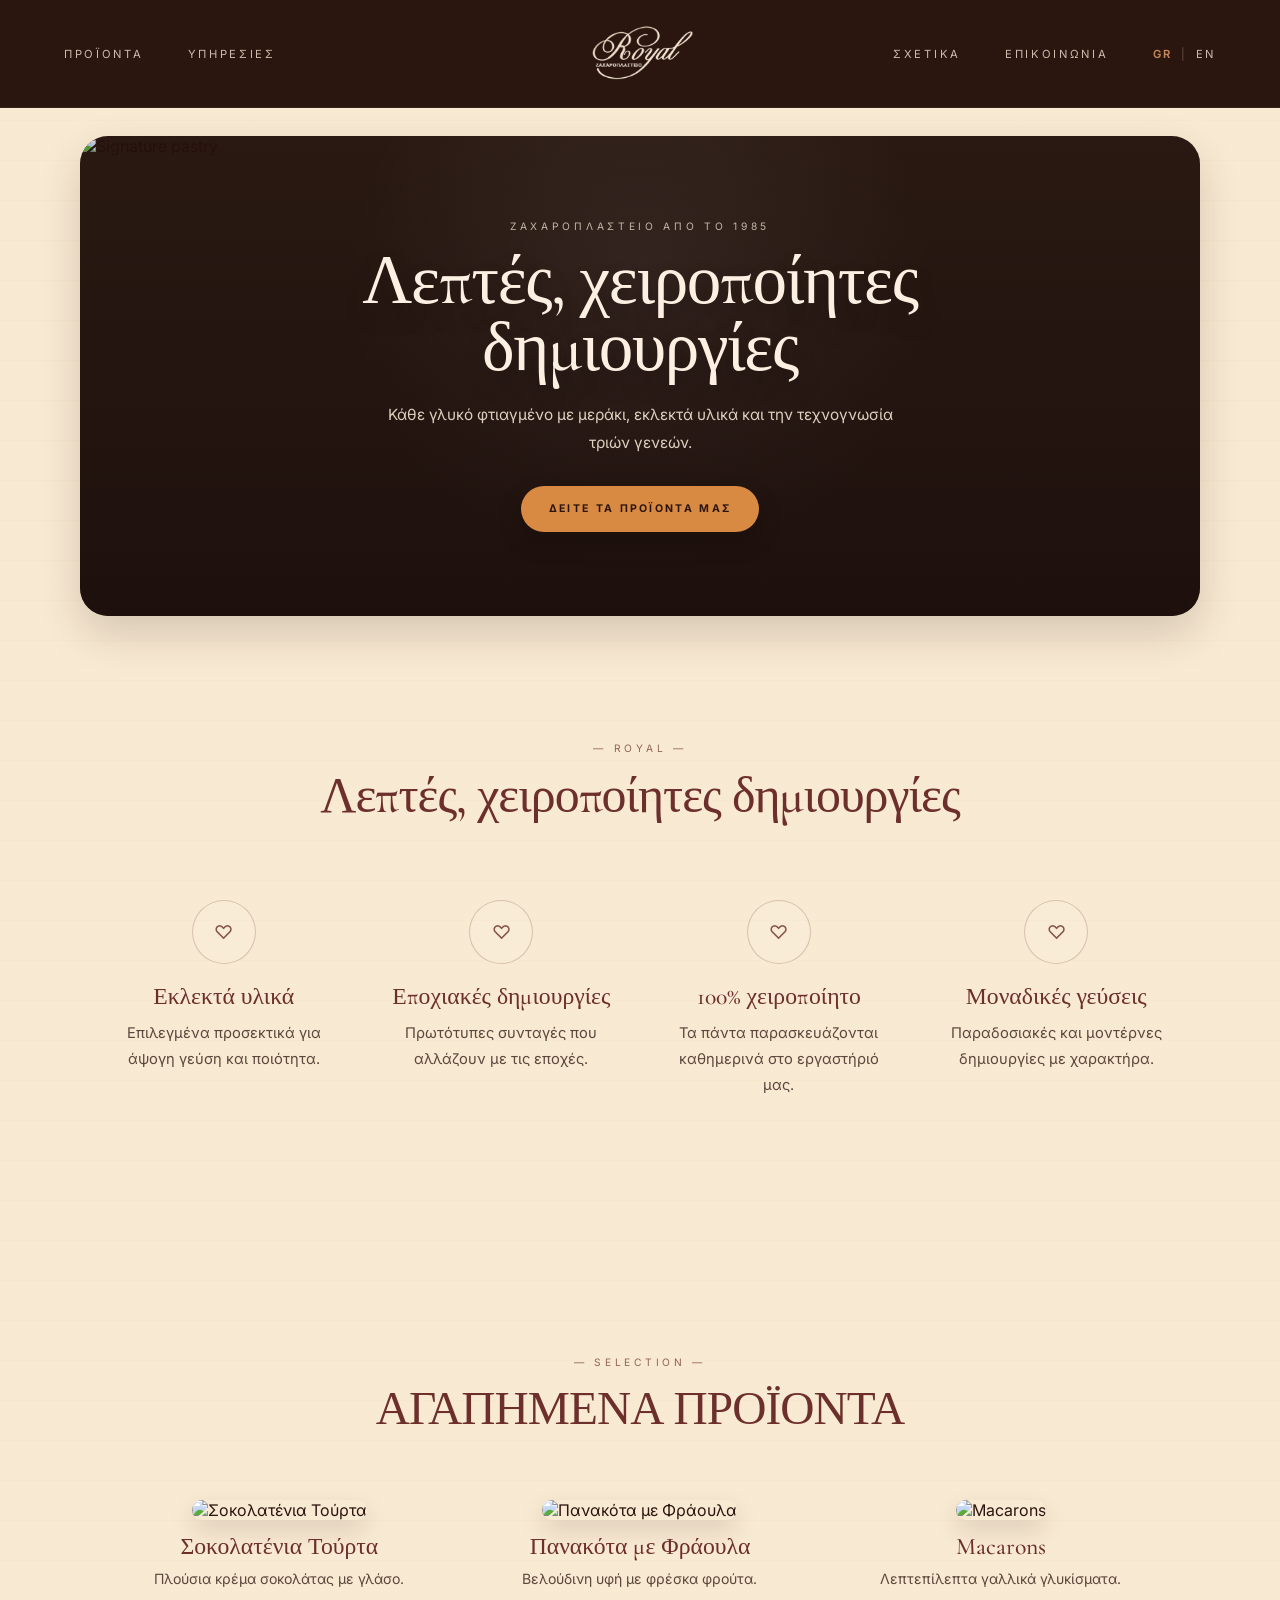
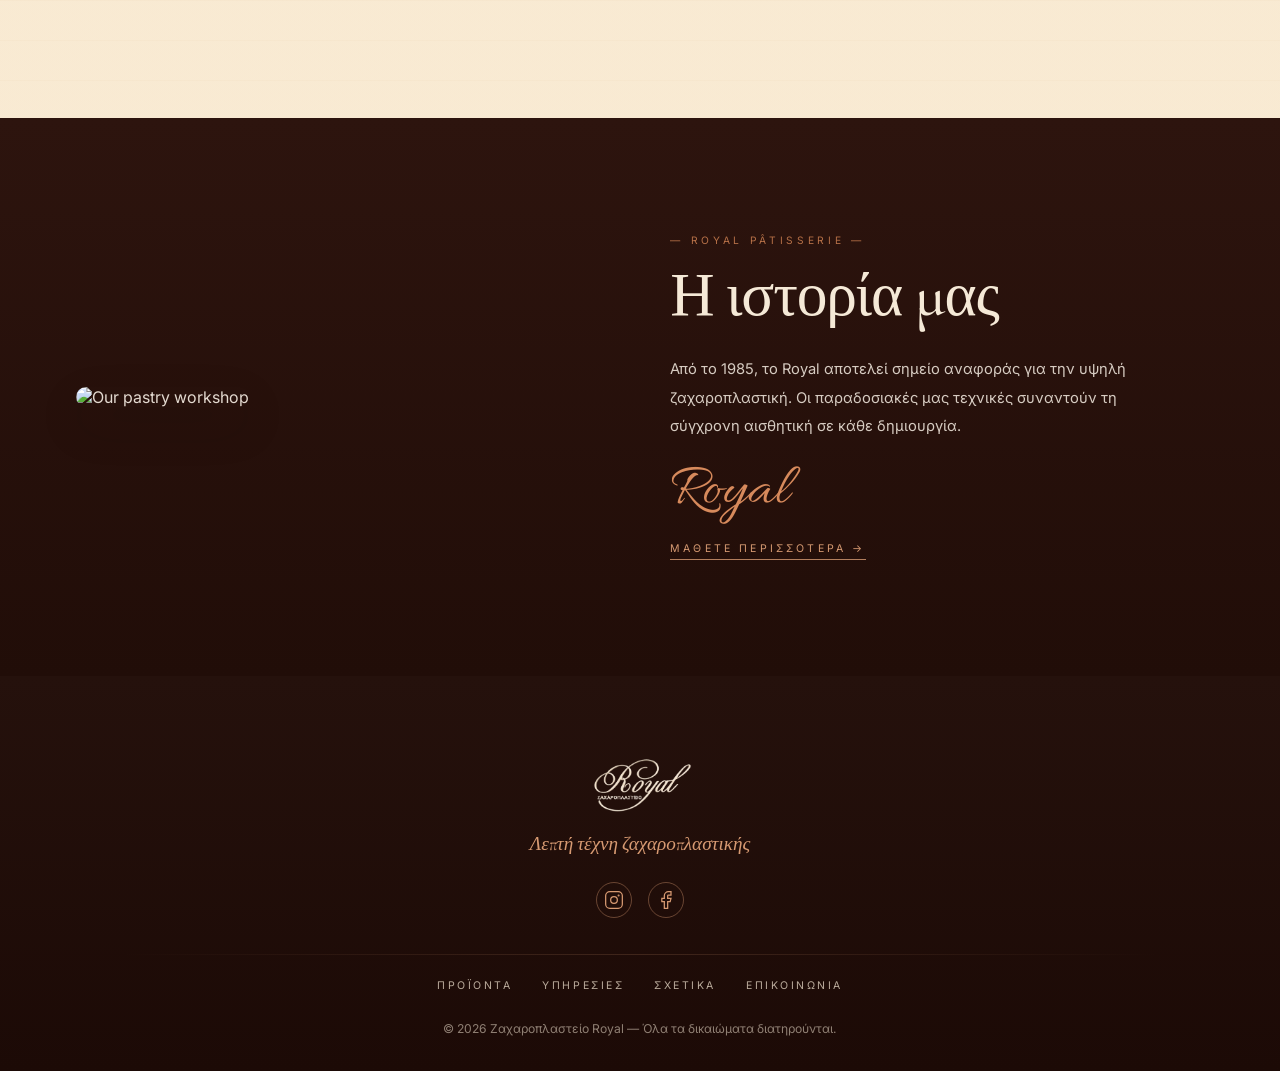
==== index.html @ c9c302a6 "update homepage design" ====
<!DOCTYPE html>
<html lang="el">
<head>
    <meta charset="UTF-8">
    <meta name="viewport" content="width=device-width, initial-scale=1.0">
    <title>Ζαχαροπλαστείο Royal — Fine artisanal pastries</title>
    <link rel="stylesheet" href="style.css">
    <link rel="icon" type="image/png" href="images/favicon_white.png">
    <link rel="preconnect" href="https://fonts.googleapis.com">
    <link rel="preconnect" href="https://fonts.gstatic.com" crossorigin>
    <link href="https://fonts.googleapis.com/css2?family=Allura&family=Cormorant+Garamond:wght@400;500;600&family=Inter:wght@300;400;500;600&display=swap" rel="stylesheet">
</head>
<body>
    <header class="navbar" id="top">
        <div class="nav-left">
            <a href="#products">ΠΡΟΪΟΝΤΑ</a>
            <a href="#services">ΥΠΗΡΕΣΙΕΣ</a>
        </div>
        <div class="nav-logo">
            <a href="#top" aria-label="Royal home">
                <img src="images/logo_cream_trans.png" alt="Royal Logo" height="86" width="150">
            </a>
        </div>
        <div class="nav-right">
            <a href="#about">ΣΧΕΤΙΚΑ</a>
            <a href="#contact">ΕΠΙΚΟΙΝΩΝΙΑ</a>
            <div class="nav-lang" aria-label="Language selector">
                <span class="lang-active">GR</span>
                <span class="lang-divider">|</span>
                <span>EN</span>
            </div>
        </div>
    </header>

    <main>
        <section class="hero">
            <div class="hero-frame">
                <img src="https://images.unsplash.com/photo-1565958011703-44f9829ba187?auto=format&fit=crop&w=1800&q=80" alt="Signature pastry" class="hero-img">
                <div class="hero-overlay"></div>
                <div class="hero-text">
                    <p class="hero-eyebrow">Ζαχαροπλαστείο από το 1985</p>
                    <h1 class="hero-h1">Λεπτές, χειροποίητες δημιουργίες</h1>
                    <p class="hero-sub">Κάθε γλυκό φτιαγμένο με μεράκι, εκλεκτά υλικά και την τεχνογνωσία τριών γενεών.</p>
                    <a href="#products" class="hero-cta">ΔΕΙΤΕ ΤΑ ΠΡΟΪΟΝΤΑ ΜΑΣ</a>
                </div>
            </div>
        </section>

        <section class="features">
            <div class="features-header">
                <p class="features-eyebrow">— ROYAL —</p>
                <h2 class="features-title">Λεπτές, χειροποίητες δημιουργίες</h2>
            </div>
            <div class="features-container">
                <div class="feature-item">
                    <div class="feature-icon">♡</div>
                    <h3 class="feature-title">Εκλεκτά υλικά</h3>
                    <p class="feature-text">Επιλεγμένα προσεκτικά για άψογη γεύση και ποιότητα.</p>
                </div>
                <div class="feature-item">
                    <div class="feature-icon">♡</div>
                    <h3 class="feature-title">Εποχιακές δημιουργίες</h3>
                    <p class="feature-text">Πρωτότυπες συνταγές που αλλάζουν με τις εποχές.</p>
                </div>
                <div class="feature-item">
                    <div class="feature-icon">♡</div>
                    <h3 class="feature-title">100% χειροποίητο</h3>
                    <p class="feature-text">Τα πάντα παρασκευάζονται καθημερινά στο εργαστήριό μας.</p>
                </div>
                <div class="feature-item">
                    <div class="feature-icon">♡</div>
                    <h3 class="feature-title">Μοναδικές γεύσεις</h3>
                    <p class="feature-text">Παραδοσιακές και μοντέρνες δημιουργίες με χαρακτήρα.</p>
                </div>
            </div>
        </section>

        <section class="products" id="products">
            <div class="products-header">
                <p class="products-eyebrow">— SELECTION —</p>
                <h2 class="products-title">ΑΓΑΠΗΜΕΝΑ ΠΡΟΪΟΝΤΑ</h2>
            </div>
            <div class="products-grid">
                <div class="product-card">
                    <img src="https://images.unsplash.com/photo-1571115177098-24ec42ed204d?auto=format&fit=crop&w=1200&q=80" alt="Σοκολατένια Τούρτα" class="product-img">
                    <h3 class="product-name">Σοκολατένια Τούρτα</h3>
                    <p class="product-desc">Πλούσια κρέμα σοκολάτας με γλάσο.</p>
                </div>
                <div class="product-card">
                    <img src="https://images.unsplash.com/photo-1488477181946-6428a0291777?auto=format&fit=crop&w=1200&q=80" alt="Πανακότα με Φράουλα" class="product-img">
                    <h3 class="product-name">Πανακότα με Φράουλα</h3>
                    <p class="product-desc">Βελούδινη υφή με φρέσκα φρούτα.</p>
                </div>
                <div class="product-card">
                    <img src="https://images.unsplash.com/photo-1558326567-98ae2405596b?auto=format&fit=crop&w=1200&q=80" alt="Macarons" class="product-img">
                    <h3 class="product-name">Macarons</h3>
                    <p class="product-desc">Λεπτεπίλεπτα γαλλικά γλυκίσματα.</p>
                </div>
            </div>
        </section>

        <section class="story" id="about">
            <div class="story-image">
                <img src="https://images.unsplash.com/photo-1486427944299-d1955d23e34d?auto=format&fit=crop&w=1400&q=80" alt="Our pastry workshop">
            </div>
            <div class="story-text">
                <p class="story-eyebrow">— ROYAL PÂTISSERIE —</p>
                <h2 class="story-title">Η ιστορία μας</h2>
                <p class="story-body">Από το 1985, το Royal αποτελεί σημείο αναφοράς για την υψηλή ζαχαροπλαστική. Οι παραδοσιακές μας τεχνικές συναντούν τη σύγχρονη αισθητική σε κάθε δημιουργία.</p>
                <p class="story-signature">Royal</p>
                <a href="#about" class="story-cta">ΜΑΘΕΤΕ ΠΕΡΙΣΣΟΤΕΡΑ →</a>
            </div>
        </section>
    </main>

    <footer class="footer" id="contact">
        <div class="footer-top">
            <div class="footer-logo">
                <img src="images/logo_cream_trans.png" alt="Royal Logo" height="60">
                <p class="footer-tagline">Λεπτή τέχνη ζαχαροπλαστικής</p>
            </div>
            <div class="footer-social">
                <a href="#" class="social-link" aria-label="Instagram">
                    <svg width="20" height="20" viewBox="0 0 24 24" fill="none" stroke="currentColor" stroke-width="1.5">
                        <rect x="2" y="2" width="20" height="20" rx="5"/>
                        <circle cx="12" cy="12" r="4"/>
                        <circle cx="17.5" cy="6.5" r="0.5" fill="currentColor"/>
                    </svg>
                </a>
                <a href="#" class="social-link" aria-label="Facebook">
                    <svg width="20" height="20" viewBox="0 0 24 24" fill="none" stroke="currentColor" stroke-width="1.5">
                        <path d="M18 2h-3a5 5 0 0 0-5 5v3H7v4h3v8h4v-8h3l1-4h-4V7a1 1 0 0 1 1-1h3z"/>
                    </svg>
                </a>
            </div>
        </div>
        <div class="footer-divider"></div>
        <nav class="footer-nav">
            <a href="#products">ΠΡΟΪΟΝΤΑ</a>
            <a href="#services">ΥΠΗΡΕΣΙΕΣ</a>
            <a href="#about">ΣΧΕΤΙΚΑ</a>
            <a href="#contact">ΕΠΙΚΟΙΝΩΝΙΑ</a>
        </nav>
        <p class="footer-copy">© 2026 Ζαχαροπλαστείο Royal — Όλα τα δικαιώματα διατηρούνται.</p>
    </footer>
</body>
</html>
---- style.css ----
* {
    margin: 0;
    padding: 0;
    box-sizing: border-box;
}

:root {
    --cream: #f2dfc3;
    --cream-soft: #f7e9d3;
    --gold: #c58a58;
    --burgundy: #6c2f2b;
    --chocolate: #2d140e;
    --chocolate-deep: #210d08;
    --orange-warm: #d98a42;
    --ivory: #fbf3e6;
    --shadow: 0 18px 44px rgba(28, 12, 8, 0.16);
}

html {
    scroll-behavior: smooth;
}

body {
    background:
        linear-gradient(rgba(255, 244, 224, 0.46), rgba(255, 244, 224, 0.46)),
        repeating-linear-gradient(
            180deg,
            rgba(228, 198, 155, 0.12) 0,
            rgba(228, 198, 155, 0.12) 1px,
            rgba(255, 246, 230, 0.10) 1px,
            rgba(255, 246, 230, 0.10) 40px
        ),
        var(--cream);
    color: var(--chocolate);
    font-family: 'Inter', sans-serif;
    overflow-x: hidden;
    -webkit-font-smoothing: antialiased;
    text-rendering: optimizeLegibility;
}

a {
    color: inherit;
}

.navbar {
    position: sticky;
    top: 0;
    z-index: 40;
    display: grid;
    grid-template-columns: 1fr auto 1fr;
    align-items: center;
    min-height: 108px;
    padding: 16px 64px;
    background: rgba(38, 18, 12, 0.98);
    border-bottom: 1px solid rgba(227, 184, 134, 0.08);
    box-shadow: 0 1px 0 rgba(255, 255, 255, 0.035);
}

.nav-left,
.nav-right {
    display: flex;
    align-items: center;
    gap: 44px;
}

.nav-right {
    justify-content: flex-end;
}

.navbar a,
.nav-lang {
    color: rgba(245, 230, 210, 0.8);
    text-decoration: none;
    font-size: 0.7rem;
    letter-spacing: 0.24em;
    text-transform: uppercase;
}

.navbar a:hover {
    color: var(--gold);
}

.nav-logo {
    display: flex;
    justify-content: center;
}

.nav-logo img {
    display: block;
    width: auto;
    height: 74px;
    object-fit: contain;
}

.nav-lang {
    display: inline-flex;
    align-items: center;
    gap: 8px;
}

.lang-active {
    color: var(--gold);
    font-weight: 600;
}

.lang-divider {
    opacity: 0.35;
}

main {
    display: block;
}

.hero {
    padding: 28px 24px 0;
}

.hero-frame {
    position: relative;
    max-width: 1120px;
    margin: 0 auto;
    aspect-ratio: 21 / 9;
    border-radius: 28px;
    overflow: hidden;
    box-shadow: var(--shadow);
    background: #2d1b14;
}

.hero-img {
    width: 100%;
    height: 100%;
    object-fit: cover;
    object-position: center center;
    filter: saturate(0.95) contrast(1.04);
}

.hero-overlay {
    position: absolute;
    inset: 0;
    background:
    linear-gradient(180deg, rgba(20, 10, 8, 0.12), rgba(20, 10, 8, 0.62)),
        radial-gradient(circle at 50% 30%, rgba(255, 255, 255, 0.08), transparent 45%);
}

.hero-text {
    position: absolute;
    inset: 0;
    display: flex;
    flex-direction: column;
    align-items: center;
    justify-content: center;
    padding: 24px;
    text-align: center;
    max-width: 760px;
    margin: 0 auto;
}

.hero-eyebrow,
.features-eyebrow,
.products-eyebrow,
.story-eyebrow {
    font-size: 0.64rem;
    letter-spacing: 0.36em;
    text-transform: uppercase;
}

.hero-eyebrow {
    color: rgba(247, 233, 214, 0.75);
    margin-bottom: 16px;
}

.hero-h1 {
    font-family: 'Cormorant Garamond', serif;
    font-size: clamp(2.9rem, 5.4vw, 5rem);
    font-weight: 500;
    line-height: 0.96;
    letter-spacing: -0.02em;
    color: #fbf0e1;
    text-shadow: 0 12px 24px rgba(0, 0, 0, 0.22);
}

.hero-sub {
    margin-top: 20px;
    max-width: 520px;
    color: rgba(247, 233, 214, 0.88);
    font-size: 0.96rem;
    line-height: 1.85;
}

.hero-cta {
    margin-top: 28px;
    display: inline-flex;
    align-items: center;
    justify-content: center;
    min-height: 46px;
    padding: 0 28px;
    border-radius: 999px;
    background: var(--orange-warm);
    color: #2b140d;
    text-decoration: none;
    font-size: 0.66rem;
    letter-spacing: 0.22em;
    font-weight: 700;
    text-transform: uppercase;
    box-shadow: 0 10px 24px rgba(0, 0, 0, 0.18);
}

.hero-cta:hover {
    background: #e5a15c;
}

.features,
.products {
    padding: 126px 24px;
}

.features-header,
.products-header {
    text-align: center;
    margin-bottom: 62px;
}

.features-eyebrow,
.products-eyebrow {
    color: rgba(106, 47, 42, 0.72);
    margin-bottom: 12px;
}

.features-title,
.products-title,
.story-title {
    font-family: 'Cormorant Garamond', serif;
    font-weight: 500;
    letter-spacing: -0.02em;
    color: var(--burgundy);
}

.features-title {
    font-size: clamp(2.05rem, 3.9vw, 3.25rem);
}

.features-container {
    display: grid;
    grid-template-columns: repeat(4, minmax(0, 1fr));
    gap: 30px;
    max-width: 1080px;
    margin: 0 auto;
}

.feature-item {
    text-align: center;
    padding: 12px 10px 6px;
}

.feature-icon {
    width: 64px;
    height: 64px;
    border-radius: 50%;
    border: 1px solid rgba(106, 47, 42, 0.23);
    display: grid;
    place-items: center;
    margin: 0 auto 18px;
    color: rgba(106, 47, 42, 0.82);
    font-size: 1.18rem;
    background: rgba(251, 243, 230, 0.14);
}

.feature-title,
.product-name {
    font-family: 'Cormorant Garamond', serif;
    font-weight: 500;
    color: var(--burgundy);
}

.feature-title {
    font-size: 1.48rem;
    margin-bottom: 10px;
}

.feature-text,
.product-desc,
.story-body,
.footer-copy {
    color: rgba(45, 20, 14, 0.76);
    line-height: 1.75;
    font-size: 0.92rem;
}

.products-title {
    font-size: clamp(2.05rem, 3.7vw, 3.2rem);
    text-transform: uppercase;
}

.products-grid {
    display: grid;
    grid-template-columns: repeat(3, minmax(0, 1fr));
    gap: 22px;
    max-width: 1060px;
    margin: 0 auto;
}

.product-card {
    text-align: center;
}

.product-img {
    width: 100%;
    aspect-ratio: 0.56;
    object-fit: cover;
    border-radius: 12px;
    box-shadow: 0 10px 24px rgba(39, 18, 11, 0.14);
    margin-bottom: 12px;
}

.product-name {
    font-size: 1.48rem;
    margin-bottom: 6px;
}

.product-desc {
    font-size: 0.88rem;
}

.story {
    display: grid;
    grid-template-columns: minmax(0, 0.98fr) minmax(320px, 1fr);
    align-items: center;
    gap: 72px;
    padding: 116px 24px;
    background: linear-gradient(180deg, var(--chocolate) 0%, var(--chocolate-deep) 100%);
    color: rgba(248, 240, 229, 0.9);
}

.story-image {
    justify-self: center;
    width: min(100%, 470px);
}

.story-image img {
    width: 100%;
    aspect-ratio: 4 / 5;
    object-fit: cover;
    border-radius: 12px;
    box-shadow: var(--shadow);
}

.story-eyebrow {
    color: rgba(215, 134, 86, 0.82);
    margin-bottom: 12px;
}

.story-title {
    font-size: clamp(2.8rem, 4.8vw, 4.1rem);
    color: #f5e9d7;
    margin-bottom: 22px;
}

.story-body {
    max-width: 480px;
    color: rgba(248, 240, 229, 0.84);
    line-height: 1.95;
}

.story-signature {
    margin-top: 22px;
    font-family: 'Allura', cursive;
    font-size: 3.7rem;
    color: #d78a5c;
    line-height: 1;
}

.story-cta {
    display: inline-block;
    margin-top: 20px;
    padding-bottom: 4px;
    color: #d69a72;
    text-decoration: none;
    font-size: 0.66rem;
    letter-spacing: 0.3em;
    text-transform: uppercase;
    border-bottom: 1px solid rgba(214, 154, 114, 0.8);
}

.story-cta:hover {
    color: #f4bb86;
    border-color: #f4bb86;
}

.footer {
    background: linear-gradient(180deg, #25110c 0%, #1c0a06 100%);
    padding: 74px 24px 32px;
    text-align: center;
}

.footer-top {
    display: flex;
    flex-direction: column;
    align-items: center;
    gap: 16px;
}

.footer-logo {
    display: flex;
    flex-direction: column;
    align-items: center;
    gap: 10px;
}

.footer-logo img {
    width: auto;
    height: 72px;
}

.footer-tagline {
    font-family: 'Cormorant Garamond', serif;
    font-style: italic;
    font-size: 1.2rem;
    color: #d79a72;
}

.footer-social {
    display: flex;
    align-items: center;
    gap: 16px;
    margin-top: 10px;
}

.social-link {
    width: 36px;
    height: 36px;
    border: 1px solid rgba(215, 154, 114, 0.4);
    border-radius: 50%;
    display: grid;
    place-items: center;
    color: #d79a72;
    text-decoration: none;
    transition: transform 0.2s ease, background-color 0.2s ease, color 0.2s ease;
}

.social-link:hover {
    background: rgba(215, 154, 114, 0.12);
    color: #f0c69d;
    transform: translateY(-1px);
}

.footer-divider {
    height: 1px;
    max-width: 1040px;
    margin: 36px auto 24px;
    background: linear-gradient(90deg, transparent, rgba(215, 154, 114, 0.18), transparent);
}

.footer-nav {
    display: flex;
    justify-content: center;
    flex-wrap: wrap;
    gap: 30px;
    margin-bottom: 26px;
}

.footer-nav a {
    color: rgba(247, 233, 214, 0.72);
    text-decoration: none;
    font-size: 0.66rem;
    letter-spacing: 0.24em;
    text-transform: uppercase;
}

.footer-nav a:hover {
    color: #f0c69d;
}

.footer-copy {
    color: rgba(247, 233, 214, 0.52);
    font-size: 0.76rem;
}

@media (max-width: 1100px) {
    .navbar {
        padding-inline: 24px;
    }

    .features-container {
        grid-template-columns: repeat(2, minmax(0, 1fr));
    }

    .products-grid,
    .story {
        grid-template-columns: 1fr;
    }

    .story-image {
        width: min(100%, 620px);
        order: -1;
    }
}

@media (max-width: 780px) {
    .navbar {
        grid-template-columns: 1fr auto;
        gap: 16px;
        min-height: auto;
        padding: 16px 18px;
    }

    .nav-left,
    .nav-right {
        display: none;
    }

    .nav-logo {
        justify-content: flex-start;
    }

    .nav-logo img {
        height: 52px;
    }

    .hero {
        padding-inline: 12px;
    }

    .hero-frame {
        aspect-ratio: 1 / 1.1;
        border-radius: 20px;
    }

    .hero-h1 {
        font-size: clamp(2.5rem, 10vw, 4rem);
    }

    .hero-sub {
        font-size: 0.95rem;
    }

    .features,
    .products,
    .story {
        padding-block: 86px;
    }

    .features-container,
    .products-grid {
        grid-template-columns: 1fr;
    }

    .story {
        gap: 36px;
    }

    .footer {
        padding-top: 64px;
    }
}
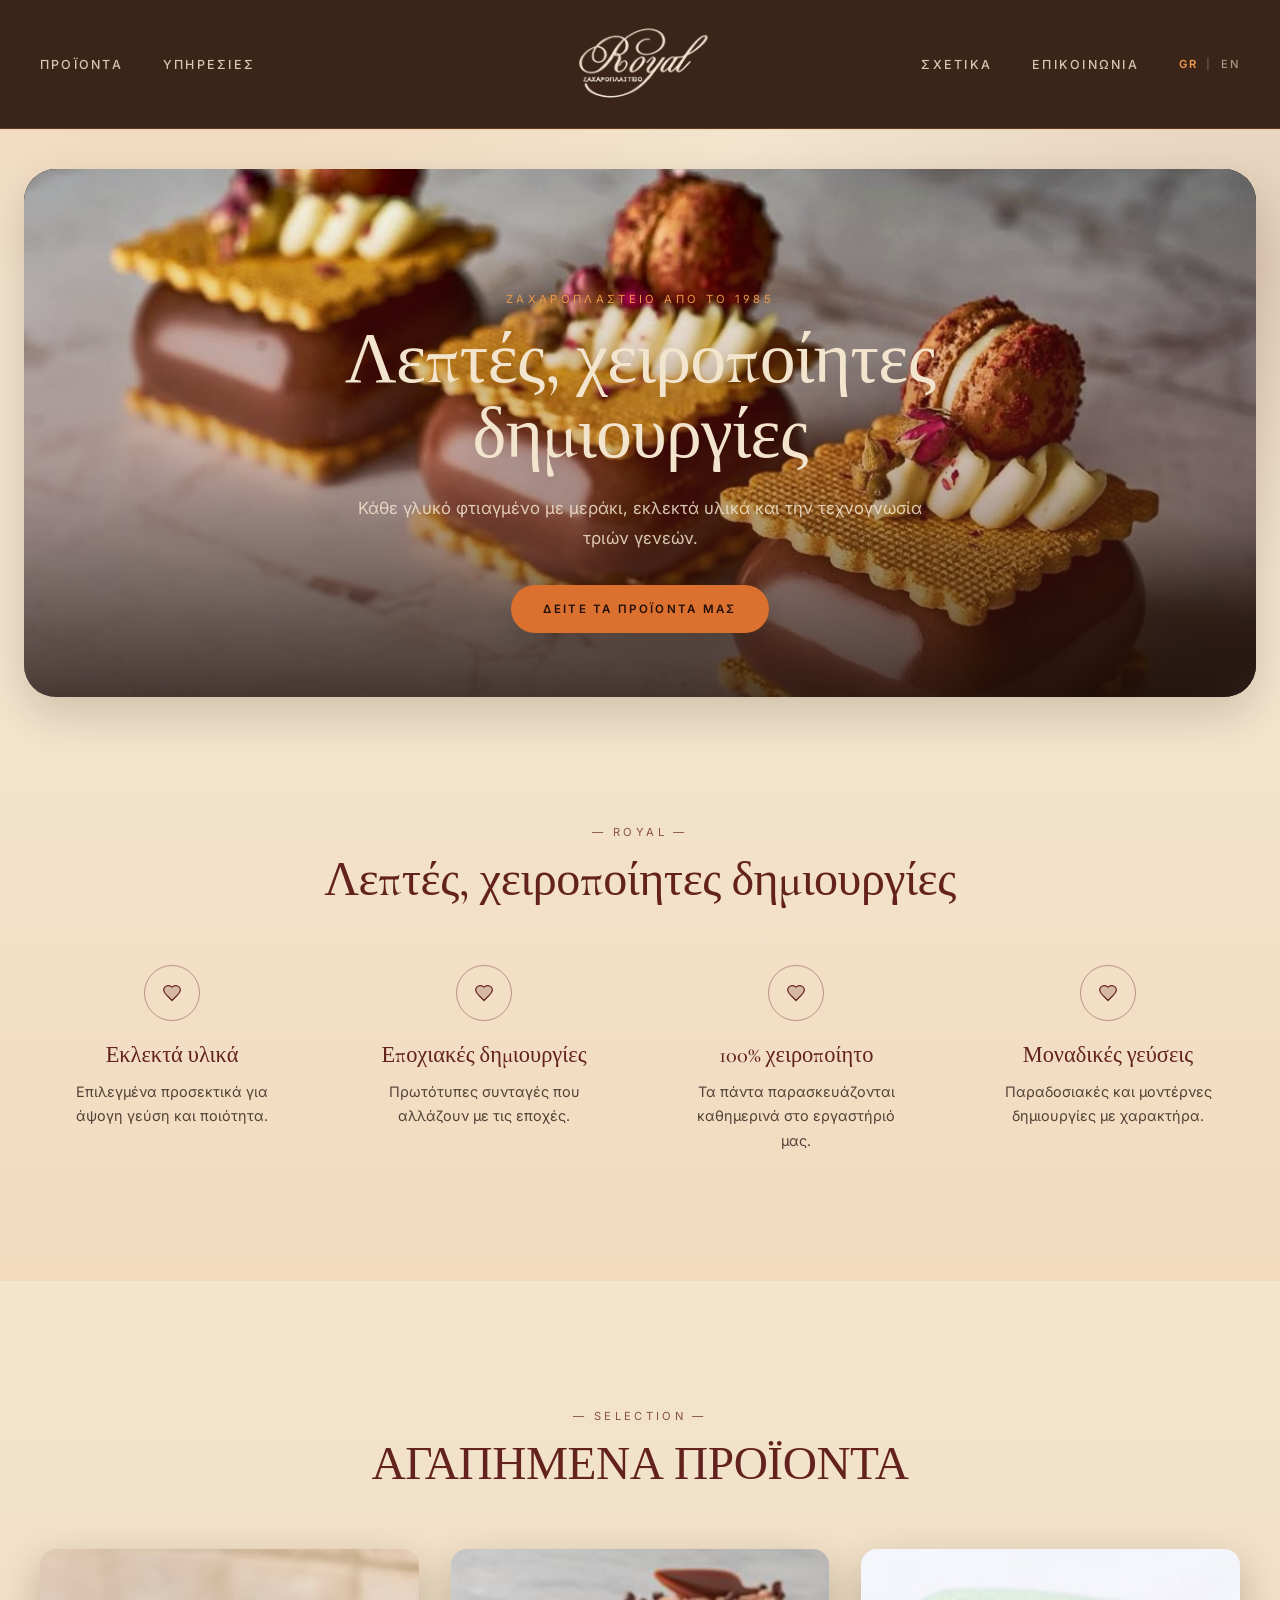
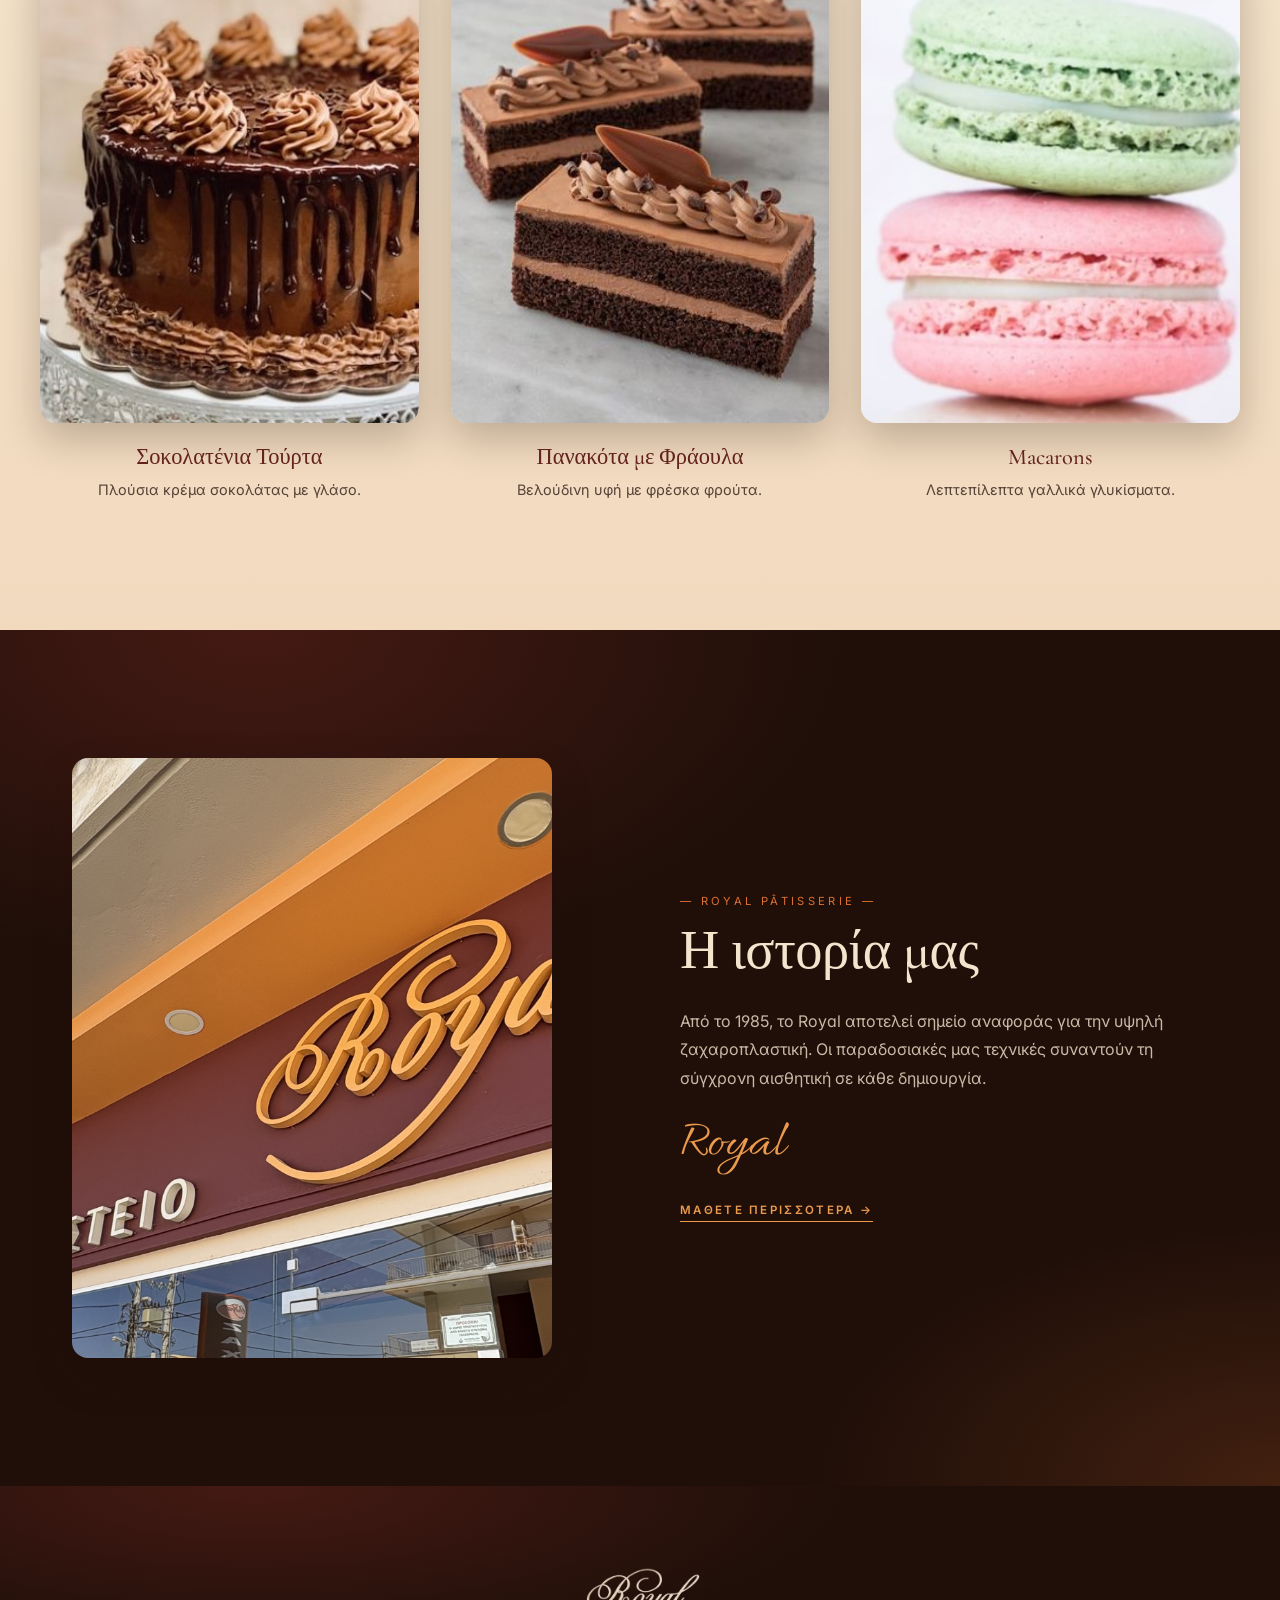
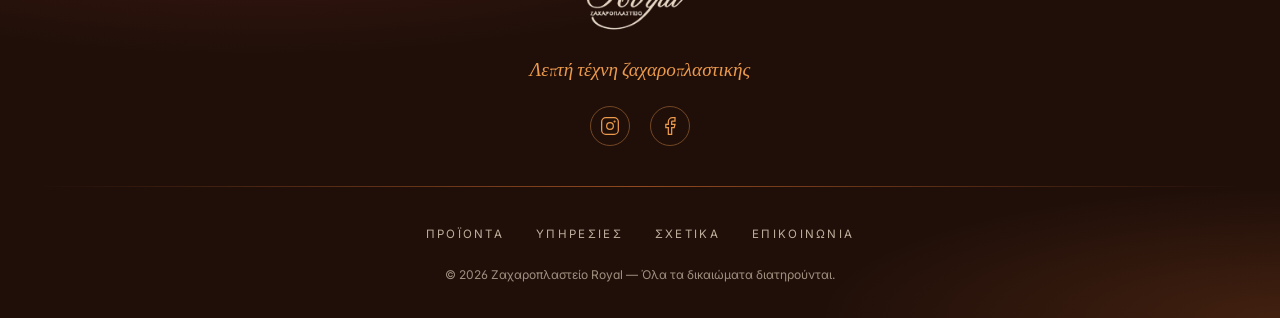
==== commit 1feb1613: "finished homepage" ====
--- a/index.html
+++ b/index.html
@@ -35,7 +35,7 @@
     <main>
         <section class="hero">
             <div class="hero-frame">
-                <img src="https://images.unsplash.com/photo-1565958011703-44f9829ba187?auto=format&fit=crop&w=1800&q=80" alt="Signature pastry" class="hero-img">
+                <img src="images/hero_image.jpg" alt="Signature pastry" class="hero-img">
                 <div class="hero-overlay"></div>
                 <div class="hero-text">
                     <p class="hero-eyebrow">Ζαχαροπλαστείο από το 1985</p>
@@ -53,22 +53,30 @@
             </div>
             <div class="features-container">
                 <div class="feature-item">
-                    <div class="feature-icon">♡</div>
+                    <div class="feature-icon">
+                        <svg viewBox="0 0 24 24" fill="currentColor" fill-opacity="0.2" stroke="currentColor" stroke-width="1.5" stroke-linecap="round" stroke-linejoin="round" width="20" height="20"><path d="M19 14c1.49-1.46 3-3.21 3-5.5A5.5 5.5 0 0 0 16.5 3c-1.76 0-3 .5-4.5 2-1.5-1.5-2.74-2-4.5-2A5.5 5.5 0 0 0 2 8.5c0 2.3 1.5 4.05 3 5.5l7 7Z"/></svg>
+                    </div>
                     <h3 class="feature-title">Εκλεκτά υλικά</h3>
                     <p class="feature-text">Επιλεγμένα προσεκτικά για άψογη γεύση και ποιότητα.</p>
                 </div>
                 <div class="feature-item">
-                    <div class="feature-icon">♡</div>
+                    <div class="feature-icon">
+                        <svg viewBox="0 0 24 24" fill="currentColor" fill-opacity="0.2" stroke="currentColor" stroke-width="1.5" stroke-linecap="round" stroke-linejoin="round" width="20" height="20"><path d="M19 14c1.49-1.46 3-3.21 3-5.5A5.5 5.5 0 0 0 16.5 3c-1.76 0-3 .5-4.5 2-1.5-1.5-2.74-2-4.5-2A5.5 5.5 0 0 0 2 8.5c0 2.3 1.5 4.05 3 5.5l7 7Z"/></svg>
+                    </div>
                     <h3 class="feature-title">Εποχιακές δημιουργίες</h3>
                     <p class="feature-text">Πρωτότυπες συνταγές που αλλάζουν με τις εποχές.</p>
                 </div>
                 <div class="feature-item">
-                    <div class="feature-icon">♡</div>
+                    <div class="feature-icon">
+                        <svg viewBox="0 0 24 24" fill="currentColor" fill-opacity="0.2" stroke="currentColor" stroke-width="1.5" stroke-linecap="round" stroke-linejoin="round" width="20" height="20"><path d="M19 14c1.49-1.46 3-3.21 3-5.5A5.5 5.5 0 0 0 16.5 3c-1.76 0-3 .5-4.5 2-1.5-1.5-2.74-2-4.5-2A5.5 5.5 0 0 0 2 8.5c0 2.3 1.5 4.05 3 5.5l7 7Z"/></svg>
+                    </div>
                     <h3 class="feature-title">100% χειροποίητο</h3>
                     <p class="feature-text">Τα πάντα παρασκευάζονται καθημερινά στο εργαστήριό μας.</p>
                 </div>
                 <div class="feature-item">
-                    <div class="feature-icon">♡</div>
+                    <div class="feature-icon">
+                        <svg viewBox="0 0 24 24" fill="currentColor" fill-opacity="0.2" stroke="currentColor" stroke-width="1.5" stroke-linecap="round" stroke-linejoin="round" width="20" height="20"><path d="M19 14c1.49-1.46 3-3.21 3-5.5A5.5 5.5 0 0 0 16.5 3c-1.76 0-3 .5-4.5 2-1.5-1.5-2.74-2-4.5-2A5.5 5.5 0 0 0 2 8.5c0 2.3 1.5 4.05 3 5.5l7 7Z"/></svg>
+                    </div>
                     <h3 class="feature-title">Μοναδικές γεύσεις</h3>
                     <p class="feature-text">Παραδοσιακές και μοντέρνες δημιουργίες με χαρακτήρα.</p>
                 </div>
@@ -82,17 +90,23 @@
             </div>
             <div class="products-grid">
                 <div class="product-card">
-                    <img src="https://images.unsplash.com/photo-1571115177098-24ec42ed204d?auto=format&fit=crop&w=1200&q=80" alt="Σοκολατένια Τούρτα" class="product-img">
+                    <div class="product-media">
+                        <img src="images/favourite1.jpg" alt="Σοκολατένια Τούρτα" class="product-img">
+                    </div>
                     <h3 class="product-name">Σοκολατένια Τούρτα</h3>
                     <p class="product-desc">Πλούσια κρέμα σοκολάτας με γλάσο.</p>
                 </div>
                 <div class="product-card">
-                    <img src="https://images.unsplash.com/photo-1488477181946-6428a0291777?auto=format&fit=crop&w=1200&q=80" alt="Πανακότα με Φράουλα" class="product-img">
+                    <div class="product-media">
+                        <img src="images/favourite2.jpg" alt="Πανακότα με Φράουλα" class="product-img">
+                    </div>
                     <h3 class="product-name">Πανακότα με Φράουλα</h3>
                     <p class="product-desc">Βελούδινη υφή με φρέσκα φρούτα.</p>
                 </div>
                 <div class="product-card">
-                    <img src="https://images.unsplash.com/photo-1558326567-98ae2405596b?auto=format&fit=crop&w=1200&q=80" alt="Macarons" class="product-img">
+                    <div class="product-media">
+                        <img src="images/favourite3.jpg" alt="Macarons" class="product-img">
+                    </div>
                     <h3 class="product-name">Macarons</h3>
                     <p class="product-desc">Λεπτεπίλεπτα γαλλικά γλυκίσματα.</p>
                 </div>
@@ -101,7 +115,7 @@
 
         <section class="story" id="about">
             <div class="story-image">
-                <img src="https://images.unsplash.com/photo-1486427944299-d1955d23e34d?auto=format&fit=crop&w=1400&q=80" alt="Our pastry workshop">
+                <img src="images/history.JPG" alt="Our pastry workshop">
             </div>
             <div class="story-text">
                 <p class="story-eyebrow">— ROYAL PÂTISSERIE —</p>
--- a/style.css
+++ b/style.css
@@ -1,554 +1,600 @@
-* {
-    margin: 0;
-    padding: 0;
-    box-sizing: border-box;
-}
-
-:root {
-    --cream: #f2dfc3;
-    --cream-soft: #f7e9d3;
-    --gold: #c58a58;
-    --burgundy: #6c2f2b;
-    --chocolate: #2d140e;
-    --chocolate-deep: #210d08;
-    --orange-warm: #d98a42;
-    --ivory: #fbf3e6;
-    --shadow: 0 18px 44px rgba(28, 12, 8, 0.16);
-}
-
-html {
-    scroll-behavior: smooth;
-}
-
-body {
-    background:
-        linear-gradient(rgba(255, 244, 224, 0.46), rgba(255, 244, 224, 0.46)),
-        repeating-linear-gradient(
-            180deg,
-            rgba(228, 198, 155, 0.12) 0,
-            rgba(228, 198, 155, 0.12) 1px,
-            rgba(255, 246, 230, 0.10) 1px,
-            rgba(255, 246, 230, 0.10) 40px
-        ),
-        var(--cream);
-    color: var(--chocolate);
-    font-family: 'Inter', sans-serif;
-    overflow-x: hidden;
-    -webkit-font-smoothing: antialiased;
-    text-rendering: optimizeLegibility;
-}
-
-a {
-    color: inherit;
-}
-
-.navbar {
-    position: sticky;
-    top: 0;
-    z-index: 40;
-    display: grid;
-    grid-template-columns: 1fr auto 1fr;
-    align-items: center;
-    min-height: 108px;
-    padding: 16px 64px;
-    background: rgba(38, 18, 12, 0.98);
-    border-bottom: 1px solid rgba(227, 184, 134, 0.08);
-    box-shadow: 0 1px 0 rgba(255, 255, 255, 0.035);
-}
-
-.nav-left,
-.nav-right {
-    display: flex;
-    align-items: center;
-    gap: 44px;
-}
-
-.nav-right {
-    justify-content: flex-end;
-}
-
-.navbar a,
-.nav-lang {
-    color: rgba(245, 230, 210, 0.8);
-    text-decoration: none;
-    font-size: 0.7rem;
-    letter-spacing: 0.24em;
-    text-transform: uppercase;
-}
-
-.navbar a:hover {
-    color: var(--gold);
-}
-
-.nav-logo {
-    display: flex;
-    justify-content: center;
-}
-
-.nav-logo img {
-    display: block;
-    width: auto;
-    height: 74px;
-    object-fit: contain;
-}
-
-.nav-lang {
-    display: inline-flex;
-    align-items: center;
-    gap: 8px;
-}
-
-.lang-active {
-    color: var(--gold);
-    font-weight: 600;
-}
-
-.lang-divider {
-    opacity: 0.35;
-}
-
-main {
-    display: block;
-}
-
-.hero {
-    padding: 28px 24px 0;
-}
-
-.hero-frame {
-    position: relative;
-    max-width: 1120px;
-    margin: 0 auto;
-    aspect-ratio: 21 / 9;
-    border-radius: 28px;
-    overflow: hidden;
-    box-shadow: var(--shadow);
-    background: #2d1b14;
-}
-
-.hero-img {
-    width: 100%;
-    height: 100%;
-    object-fit: cover;
-    object-position: center center;
-    filter: saturate(0.95) contrast(1.04);
-}
-
-.hero-overlay {
-    position: absolute;
-    inset: 0;
-    background:
-    linear-gradient(180deg, rgba(20, 10, 8, 0.12), rgba(20, 10, 8, 0.62)),
-        radial-gradient(circle at 50% 30%, rgba(255, 255, 255, 0.08), transparent 45%);
-}
-
-.hero-text {
-    position: absolute;
-    inset: 0;
-    display: flex;
-    flex-direction: column;
-    align-items: center;
-    justify-content: center;
-    padding: 24px;
-    text-align: center;
-    max-width: 760px;
-    margin: 0 auto;
-}
-
-.hero-eyebrow,
-.features-eyebrow,
-.products-eyebrow,
-.story-eyebrow {
-    font-size: 0.64rem;
-    letter-spacing: 0.36em;
-    text-transform: uppercase;
-}
-
-.hero-eyebrow {
-    color: rgba(247, 233, 214, 0.75);
-    margin-bottom: 16px;
-}
-
-.hero-h1 {
-    font-family: 'Cormorant Garamond', serif;
-    font-size: clamp(2.9rem, 5.4vw, 5rem);
-    font-weight: 500;
-    line-height: 0.96;
-    letter-spacing: -0.02em;
-    color: #fbf0e1;
-    text-shadow: 0 12px 24px rgba(0, 0, 0, 0.22);
-}
-
-.hero-sub {
-    margin-top: 20px;
-    max-width: 520px;
-    color: rgba(247, 233, 214, 0.88);
-    font-size: 0.96rem;
-    line-height: 1.85;
-}
-
-.hero-cta {
-    margin-top: 28px;
-    display: inline-flex;
-    align-items: center;
-    justify-content: center;
-    min-height: 46px;
-    padding: 0 28px;
-    border-radius: 999px;
-    background: var(--orange-warm);
-    color: #2b140d;
-    text-decoration: none;
-    font-size: 0.66rem;
-    letter-spacing: 0.22em;
-    font-weight: 700;
-    text-transform: uppercase;
-    box-shadow: 0 10px 24px rgba(0, 0, 0, 0.18);
-}
-
-.hero-cta:hover {
-    background: #e5a15c;
-}
-
-.features,
-.products {
-    padding: 126px 24px;
-}
-
-.features-header,
-.products-header {
-    text-align: center;
-    margin-bottom: 62px;
-}
-
-.features-eyebrow,
-.products-eyebrow {
-    color: rgba(106, 47, 42, 0.72);
-    margin-bottom: 12px;
-}
-
-.features-title,
-.products-title,
-.story-title {
-    font-family: 'Cormorant Garamond', serif;
-    font-weight: 500;
-    letter-spacing: -0.02em;
-    color: var(--burgundy);
-}
-
-.features-title {
-    font-size: clamp(2.05rem, 3.9vw, 3.25rem);
-}
-
-.features-container {
-    display: grid;
-    grid-template-columns: repeat(4, minmax(0, 1fr));
-    gap: 30px;
-    max-width: 1080px;
-    margin: 0 auto;
-}
-
-.feature-item {
-    text-align: center;
-    padding: 12px 10px 6px;
-}
-
-.feature-icon {
-    width: 64px;
-    height: 64px;
-    border-radius: 50%;
-    border: 1px solid rgba(106, 47, 42, 0.23);
-    display: grid;
-    place-items: center;
-    margin: 0 auto 18px;
-    color: rgba(106, 47, 42, 0.82);
-    font-size: 1.18rem;
-    background: rgba(251, 243, 230, 0.14);
-}
-
-.feature-title,
-.product-name {
-    font-family: 'Cormorant Garamond', serif;
-    font-weight: 500;
-    color: var(--burgundy);
-}
-
-.feature-title {
-    font-size: 1.48rem;
-    margin-bottom: 10px;
-}
-
-.feature-text,
-.product-desc,
-.story-body,
-.footer-copy {
-    color: rgba(45, 20, 14, 0.76);
-    line-height: 1.75;
-    font-size: 0.92rem;
-}
-
-.products-title {
-    font-size: clamp(2.05rem, 3.7vw, 3.2rem);
-    text-transform: uppercase;
-}
-
-.products-grid {
-    display: grid;
-    grid-template-columns: repeat(3, minmax(0, 1fr));
-    gap: 22px;
-    max-width: 1060px;
-    margin: 0 auto;
-}
-
-.product-card {
-    text-align: center;
-}
-
-.product-img {
-    width: 100%;
-    aspect-ratio: 0.56;
-    object-fit: cover;
-    border-radius: 12px;
-    box-shadow: 0 10px 24px rgba(39, 18, 11, 0.14);
-    margin-bottom: 12px;
-}
-
-.product-name {
-    font-size: 1.48rem;
-    margin-bottom: 6px;
-}
-
-.product-desc {
-    font-size: 0.88rem;
-}
-
-.story {
-    display: grid;
-    grid-template-columns: minmax(0, 0.98fr) minmax(320px, 1fr);
-    align-items: center;
-    gap: 72px;
-    padding: 116px 24px;
-    background: linear-gradient(180deg, var(--chocolate) 0%, var(--chocolate-deep) 100%);
-    color: rgba(248, 240, 229, 0.9);
-}
-
-.story-image {
-    justify-self: center;
-    width: min(100%, 470px);
-}
-
-.story-image img {
-    width: 100%;
-    aspect-ratio: 4 / 5;
-    object-fit: cover;
-    border-radius: 12px;
-    box-shadow: var(--shadow);
-}
-
-.story-eyebrow {
-    color: rgba(215, 134, 86, 0.82);
-    margin-bottom: 12px;
-}
-
-.story-title {
-    font-size: clamp(2.8rem, 4.8vw, 4.1rem);
-    color: #f5e9d7;
-    margin-bottom: 22px;
-}
-
-.story-body {
-    max-width: 480px;
-    color: rgba(248, 240, 229, 0.84);
-    line-height: 1.95;
-}
-
-.story-signature {
-    margin-top: 22px;
-    font-family: 'Allura', cursive;
-    font-size: 3.7rem;
-    color: #d78a5c;
-    line-height: 1;
-}
-
-.story-cta {
-    display: inline-block;
-    margin-top: 20px;
-    padding-bottom: 4px;
-    color: #d69a72;
-    text-decoration: none;
-    font-size: 0.66rem;
-    letter-spacing: 0.3em;
-    text-transform: uppercase;
-    border-bottom: 1px solid rgba(214, 154, 114, 0.8);
-}
-
-.story-cta:hover {
-    color: #f4bb86;
-    border-color: #f4bb86;
-}
-
-.footer {
-    background: linear-gradient(180deg, #25110c 0%, #1c0a06 100%);
-    padding: 74px 24px 32px;
-    text-align: center;
-}
-
-.footer-top {
-    display: flex;
-    flex-direction: column;
-    align-items: center;
-    gap: 16px;
-}
-
-.footer-logo {
-    display: flex;
-    flex-direction: column;
-    align-items: center;
-    gap: 10px;
-}
-
-.footer-logo img {
-    width: auto;
-    height: 72px;
-}
-
-.footer-tagline {
-    font-family: 'Cormorant Garamond', serif;
-    font-style: italic;
-    font-size: 1.2rem;
-    color: #d79a72;
-}
-
-.footer-social {
-    display: flex;
-    align-items: center;
-    gap: 16px;
-    margin-top: 10px;
-}
-
-.social-link {
-    width: 36px;
-    height: 36px;
-    border: 1px solid rgba(215, 154, 114, 0.4);
-    border-radius: 50%;
-    display: grid;
-    place-items: center;
-    color: #d79a72;
-    text-decoration: none;
-    transition: transform 0.2s ease, background-color 0.2s ease, color 0.2s ease;
-}
-
-.social-link:hover {
-    background: rgba(215, 154, 114, 0.12);
-    color: #f0c69d;
-    transform: translateY(-1px);
-}
-
-.footer-divider {
-    height: 1px;
-    max-width: 1040px;
-    margin: 36px auto 24px;
-    background: linear-gradient(90deg, transparent, rgba(215, 154, 114, 0.18), transparent);
-}
-
-.footer-nav {
-    display: flex;
-    justify-content: center;
-    flex-wrap: wrap;
-    gap: 30px;
-    margin-bottom: 26px;
-}
-
-.footer-nav a {
-    color: rgba(247, 233, 214, 0.72);
-    text-decoration: none;
-    font-size: 0.66rem;
-    letter-spacing: 0.24em;
-    text-transform: uppercase;
-}
-
-.footer-nav a:hover {
-    color: #f0c69d;
-}
-
-.footer-copy {
-    color: rgba(247, 233, 214, 0.52);
-    font-size: 0.76rem;
-}
-
-@media (max-width: 1100px) {
-    .navbar {
-        padding-inline: 24px;
-    }
-
-    .features-container {
-        grid-template-columns: repeat(2, minmax(0, 1fr));
-    }
-
-    .products-grid,
-    .story {
-        grid-template-columns: 1fr;
-    }
-
-    .story-image {
-        width: min(100%, 620px);
-        order: -1;
-    }
-}
-
-@media (max-width: 780px) {
-    .navbar {
-        grid-template-columns: 1fr auto;
-        gap: 16px;
-        min-height: auto;
-        padding: 16px 18px;
-    }
-
-    .nav-left,
-    .nav-right {
-        display: none;
-    }
-
-    .nav-logo {
-        justify-content: flex-start;
-    }
-
-    .nav-logo img {
-        height: 52px;
-    }
-
-    .hero {
-        padding-inline: 12px;
-    }
-
-    .hero-frame {
-        aspect-ratio: 1 / 1.1;
-        border-radius: 20px;
-    }
-
-    .hero-h1 {
-        font-size: clamp(2.5rem, 10vw, 4rem);
-    }
-
-    .hero-sub {
-        font-size: 0.95rem;
-    }
-
-    .features,
-    .products,
-    .story {
-        padding-block: 86px;
-    }
-
-    .features-container,
-    .products-grid {
-        grid-template-columns: 1fr;
-    }
-
-    .story {
-        gap: 36px;
-    }
-
-    .footer {
-        padding-top: 64px;
-    }
-}+* {
+    margin: 0;
+    padding: 0;
+    box-sizing: border-box;
+}
+
+:root {
+    /* Brand palette — sampled from the Lovable reference (oklch) */
+    --cream: oklch(0.925 0.035 80);          /* #F3E7D3 warm sunlit stucco */
+    --cream-deep: oklch(0.9 0.045 70);       /* deeper cream for warm band */
+    --ivory: oklch(0.965 0.022 82);          /* #FBF4E6 card surface */
+    --burgundy: oklch(0.35 0.095 28);        /* #6E2A2A fascia maroon */
+    --orange-warm: oklch(0.66 0.155 48);     /* #D97A2C signage orange */
+    --gold: oklch(0.755 0.135 62);           /* #E9A24B script gold */
+    --chocolate: oklch(0.19 0.032 40);       /* #2E1A14 deep cocoa */
+    --nav-chocolate: #3B2418;                /* navbar dark chocolate */
+    --shadow: 0 18px 44px rgba(28, 12, 8, 0.16);
+}
+
+html {
+    scroll-behavior: smooth;
+}
+
+body {
+    background-color: var(--cream);
+    background-image:
+        radial-gradient(ellipse 80% 60% at 15% 0%, oklch(0.66 0.155 48 / 0.14), transparent 60%),
+        radial-gradient(ellipse 70% 55% at 100% 30%, oklch(0.35 0.095 28 / 0.12), transparent 65%),
+        radial-gradient(ellipse 90% 60% at 50% 100%, oklch(0.19 0.032 40 / 0.08), transparent 60%);
+    background-attachment: fixed;
+    color: var(--chocolate);
+    font-family: 'Inter', sans-serif;
+    font-feature-settings: "ss01", "cv11";
+    overflow-x: hidden;
+    -webkit-font-smoothing: antialiased;
+    text-rendering: optimizeLegibility;
+}
+
+a {
+    color: inherit;
+}
+
+/* ---------- Navbar ---------- */
+.navbar {
+    position: sticky;
+    top: 0;
+    z-index: 40;
+    display: grid;
+    grid-template-columns: 1fr auto 1fr;
+    align-items: center;
+    min-height: 128px;
+    padding: 16px 40px;
+    background: var(--nav-chocolate);
+    backdrop-filter: blur(8px);
+    border-bottom: 1px solid oklch(0.755 0.135 62 / 0.2);
+    box-shadow: 0 1px 0 oklch(0.66 0.155 48 / 0.1);
+}
+
+.nav-left,
+.nav-right {
+    display: flex;
+    align-items: center;
+    gap: 40px;
+}
+
+.nav-right {
+    justify-content: flex-end;
+}
+
+.navbar a,
+.nav-lang {
+    color: oklch(0.925 0.035 80 / 0.85);
+    text-decoration: none;
+    font-size: 0.78rem;
+    font-weight: 500;
+    letter-spacing: 0.18em;
+    text-transform: uppercase;
+}
+
+.navbar a:hover {
+    color: var(--gold);
+    transition: color 0.2s ease;
+}
+
+.nav-logo {
+    display: flex;
+    justify-content: center;
+}
+
+.nav-logo img {
+    display: block;
+    width: auto;
+    height: 96px;
+    object-fit: contain;
+}
+
+.nav-lang {
+    display: inline-flex;
+    align-items: center;
+    gap: 8px;
+    font-size: 0.7rem;
+    letter-spacing: 0.2em;
+}
+
+.lang-active {
+    color: var(--gold);
+    font-weight: 600;
+}
+
+.nav-lang span:not(.lang-active):not(.lang-divider) {
+    color: oklch(0.925 0.035 80 / 0.6);
+}
+
+.lang-divider {
+    color: oklch(0.925 0.035 80 / 0.3);
+}
+
+/* ---------- Hero ---------- */
+.hero {
+    padding: 40px 24px 0;
+}
+
+.hero-frame {
+    position: relative;
+    max-width: 1280px;
+    margin: 0 auto;
+    aspect-ratio: 21 / 9;
+    border-radius: 2rem;
+    overflow: hidden;
+    box-shadow: var(--shadow);
+    background: var(--chocolate);
+}
+
+.hero-img {
+    width: 100%;
+    height: 100%;
+    object-fit: cover;
+    object-position: center center;
+    filter: saturate(0.98) contrast(1.03);
+}
+
+.hero-overlay {
+    position: absolute;
+    inset: 0;
+    background: linear-gradient(
+        to top,
+        oklch(0.19 0.032 40 / 0.8) 0%,
+        oklch(0.35 0.095 28 / 0.3) 45%,
+        transparent 100%
+    );
+}
+
+.hero-text {
+    position: absolute;
+    inset: 0;
+    display: flex;
+    flex-direction: column;
+    align-items: center;
+    justify-content: flex-end;
+    padding: 64px 32px;
+    text-align: center;
+}
+
+.hero-eyebrow {
+    font-size: 0.7rem;
+    letter-spacing: 0.3em;
+    text-transform: uppercase;
+    color: var(--gold);
+    margin-bottom: 16px;
+}
+
+.hero-h1 {
+    font-family: 'Cormorant Garamond', serif;
+    font-size: clamp(2.6rem, 5.6vw, 4.6rem);
+    font-weight: 500;
+    line-height: 1.05;
+    letter-spacing: -0.01em;
+    color: var(--cream);
+    max-width: 56rem;
+    text-shadow: 0 12px 24px rgba(0, 0, 0, 0.22);
+}
+
+.hero-sub {
+    margin-top: 20px;
+    max-width: 36rem;
+    color: oklch(0.925 0.035 80 / 0.85);
+    font-size: 1.05rem;
+    line-height: 1.8;
+}
+
+.hero-cta {
+    margin-top: 32px;
+    display: inline-flex;
+    align-items: center;
+    justify-content: center;
+    min-height: 48px;
+    padding: 0 32px;
+    border-radius: 999px;
+    background: var(--orange-warm);
+    color: var(--chocolate);
+    text-decoration: none;
+    font-size: 0.72rem;
+    letter-spacing: 0.2em;
+    font-weight: 600;
+    text-transform: uppercase;
+    box-shadow: 0 10px 24px rgba(0, 0, 0, 0.18);
+    transition: background-color 0.25s ease;
+}
+
+.hero-cta:hover {
+    background: var(--cream);
+}
+
+/* ---------- Cream bands: Features + Products ---------- */
+.features,
+.products {
+    padding: 128px 24px;
+    background-image: linear-gradient(180deg, var(--cream) 0%, var(--cream-deep) 100%);
+}
+
+.features-header,
+.products-header {
+    text-align: center;
+    margin-bottom: 56px;
+}
+
+.features-eyebrow,
+.products-eyebrow {
+    display: block;
+    font-size: 0.7rem;
+    letter-spacing: 0.3em;
+    text-transform: uppercase;
+    color: oklch(0.35 0.095 28 / 0.75);
+    margin-bottom: 12px;
+}
+
+.features-title,
+.products-title,
+.story-title {
+    font-family: 'Cormorant Garamond', serif;
+    font-weight: 500;
+    letter-spacing: -0.01em;
+    color: var(--burgundy);
+}
+
+.features-title {
+    font-size: clamp(2rem, 3.9vw, 3rem);
+}
+
+.features-container {
+    display: grid;
+    grid-template-columns: repeat(4, minmax(0, 1fr));
+    gap: 48px;
+    max-width: 1200px;
+    margin: 0 auto;
+}
+
+.feature-item {
+    text-align: center;
+}
+
+.feature-icon {
+    width: 56px;
+    height: 56px;
+    border-radius: 50%;
+    border: 1px solid oklch(0.35 0.095 28 / 0.4);
+    display: grid;
+    place-items: center;
+    margin: 0 auto 20px;
+    color: var(--burgundy);
+}
+
+.feature-icon svg {
+    display: block;
+}
+
+.feature-title,
+.product-name {
+    font-family: 'Cormorant Garamond', serif;
+    font-weight: 500;
+    color: var(--burgundy);
+}
+
+.feature-title {
+    font-size: 1.4rem;
+    margin-bottom: 12px;
+}
+
+.feature-text,
+.product-desc,
+.story-body,
+.footer-copy {
+    color: oklch(0.19 0.032 40 / 0.75);
+    line-height: 1.7;
+    font-size: 0.9rem;
+}
+
+.feature-text {
+    max-width: 14rem;
+    margin: 0 auto;
+}
+
+.products-title {
+    font-size: clamp(2rem, 3.7vw, 3rem);
+    text-transform: uppercase;
+}
+
+.products-grid {
+    display: grid;
+    grid-template-columns: repeat(3, minmax(0, 1fr));
+    gap: 32px;
+    max-width: 1200px;
+    margin: 0 auto;
+}
+
+.product-card {
+    text-align: center;
+}
+
+.product-media {
+    overflow: hidden;
+    border-radius: 1rem;
+    aspect-ratio: 4 / 5;
+    box-shadow: 0 16px 40px oklch(0.19 0.032 40 / 0.25);
+}
+
+.product-img {
+    width: 100%;
+    height: 100%;
+    object-fit: cover;
+    transition: transform 0.7s ease;
+}
+
+.product-card:hover .product-img {
+    transform: scale(1.05);
+}
+
+.product-name {
+    font-size: 1.4rem;
+    margin: 20px 0 8px;
+}
+
+.product-desc {
+    font-size: 0.9rem;
+    max-width: 20rem;
+    margin: 0 auto;
+}
+
+/* ---------- Story: chocolate band ---------- */
+.story {
+    display: grid;
+    grid-template-columns: minmax(0, 1fr) minmax(320px, 1fr);
+    align-items: center;
+    gap: 80px;
+    padding: 128px 24px;
+    background-color: var(--chocolate);
+    background-image:
+        radial-gradient(ellipse 70% 60% at 20% 0%, oklch(0.35 0.095 28 / 0.55), transparent 65%),
+        radial-gradient(ellipse 60% 50% at 100% 100%, oklch(0.66 0.155 48 / 0.18), transparent 60%);
+    color: var(--cream);
+}
+
+.story-image {
+    justify-self: center;
+    width: min(100%, 480px);
+    overflow: hidden;
+    border-radius: 1rem;
+    aspect-ratio: 4 / 5;
+    box-shadow: var(--shadow);
+}
+
+.story-image img {
+    width: 100%;
+    height: 100%;
+    object-fit: cover;
+}
+
+.story-eyebrow {
+    display: block;
+    font-size: 0.7rem;
+    letter-spacing: 0.3em;
+    text-transform: uppercase;
+    color: var(--orange-warm);
+    margin-bottom: 12px;
+}
+
+.story-title {
+    font-size: clamp(2.4rem, 4.6vw, 3.4rem);
+    color: var(--cream);
+    line-height: 1.15;
+    margin-bottom: 24px;
+}
+
+.story-body {
+    max-width: 32rem;
+    color: oklch(0.925 0.035 80 / 0.8);
+    line-height: 1.8;
+    font-size: 1rem;
+}
+
+.story-signature {
+    margin-top: 24px;
+    font-family: 'Allura', cursive;
+    font-size: 3.4rem;
+    color: var(--gold);
+    line-height: 1;
+}
+
+.story-cta {
+    display: inline-block;
+    margin-top: 32px;
+    padding-bottom: 4px;
+    color: var(--gold);
+    text-decoration: none;
+    font-size: 0.72rem;
+    letter-spacing: 0.2em;
+    font-weight: 600;
+    text-transform: uppercase;
+    border-bottom: 1px solid var(--gold);
+    transition: color 0.2s ease, border-color 0.2s ease;
+}
+
+.story-cta:hover {
+    color: var(--orange-warm);
+    border-color: var(--orange-warm);
+}
+
+/* ---------- Footer: chocolate band ---------- */
+.footer {
+    background-color: var(--chocolate);
+    background-image:
+        radial-gradient(ellipse 70% 60% at 20% 0%, oklch(0.35 0.095 28 / 0.55), transparent 65%),
+        radial-gradient(ellipse 60% 50% at 100% 100%, oklch(0.66 0.155 48 / 0.18), transparent 60%);
+    padding: 72px 24px 32px;
+    text-align: center;
+}
+
+.footer-top {
+    display: flex;
+    flex-direction: column;
+    align-items: center;
+    gap: 20px;
+}
+
+.footer-logo {
+    display: flex;
+    flex-direction: column;
+    align-items: center;
+    gap: 16px;
+}
+
+.footer-logo img {
+    width: auto;
+    height: 84px;
+    opacity: 0.95;
+}
+
+.footer-tagline {
+    font-family: 'Cormorant Garamond', serif;
+    font-style: italic;
+    font-size: 1.2rem;
+    color: var(--gold);
+}
+
+.footer-social {
+    display: flex;
+    align-items: center;
+    gap: 20px;
+    margin-top: 4px;
+}
+
+.social-link {
+    width: 40px;
+    height: 40px;
+    border: 1px solid oklch(0.755 0.135 62 / 0.4);
+    border-radius: 50%;
+    display: grid;
+    place-items: center;
+    color: var(--gold);
+    text-decoration: none;
+    transition: background-color 0.2s ease, color 0.2s ease;
+}
+
+.social-link:hover {
+    background: var(--gold);
+    color: var(--chocolate);
+}
+
+.footer-divider {
+    height: 1px;
+    max-width: 1200px;
+    margin: 40px auto;
+    background: linear-gradient(90deg, transparent, var(--orange-warm), transparent);
+    opacity: 0.6;
+}
+
+.footer-nav {
+    display: flex;
+    justify-content: center;
+    flex-wrap: wrap;
+    gap: 32px;
+    margin-bottom: 24px;
+}
+
+.footer-nav a {
+    color: oklch(0.925 0.035 80 / 0.75);
+    text-decoration: none;
+    font-size: 0.72rem;
+    letter-spacing: 0.2em;
+    text-transform: uppercase;
+    transition: color 0.2s ease;
+}
+
+.footer-nav a:hover {
+    color: var(--gold);
+}
+
+.footer-copy {
+    color: oklch(0.925 0.035 80 / 0.6);
+    font-size: 0.75rem;
+}
+
+/* ---------- Responsive ---------- */
+@media (max-width: 1100px) {
+    .navbar {
+        padding-inline: 24px;
+    }
+
+    .features-container {
+        grid-template-columns: repeat(2, minmax(0, 1fr));
+    }
+
+    .products-grid,
+    .story {
+        grid-template-columns: 1fr;
+    }
+
+    .story-image {
+        width: min(100%, 620px);
+        order: -1;
+    }
+}
+
+@media (max-width: 780px) {
+    .navbar {
+        grid-template-columns: 1fr auto;
+        gap: 16px;
+        min-height: auto;
+        padding: 16px 18px;
+    }
+
+    .nav-left,
+    .nav-right {
+        display: none;
+    }
+
+    .nav-logo {
+        justify-content: flex-start;
+    }
+
+    .nav-logo img {
+        height: 60px;
+    }
+
+    .hero {
+        padding-inline: 12px;
+    }
+
+    .hero-frame {
+        aspect-ratio: 1 / 1.1;
+        border-radius: 1.5rem;
+    }
+
+    .hero-h1 {
+        font-size: clamp(2.4rem, 10vw, 4rem);
+    }
+
+    .hero-text {
+        padding: 32px 24px;
+    }
+
+    .features,
+    .products,
+    .story {
+        padding-block: 88px;
+    }
+
+    .features-container,
+    .products-grid {
+        grid-template-columns: 1fr;
+    }
+
+    .story {
+        gap: 40px;
+    }
+
+    .footer {
+        padding-top: 64px;
+    }
+}
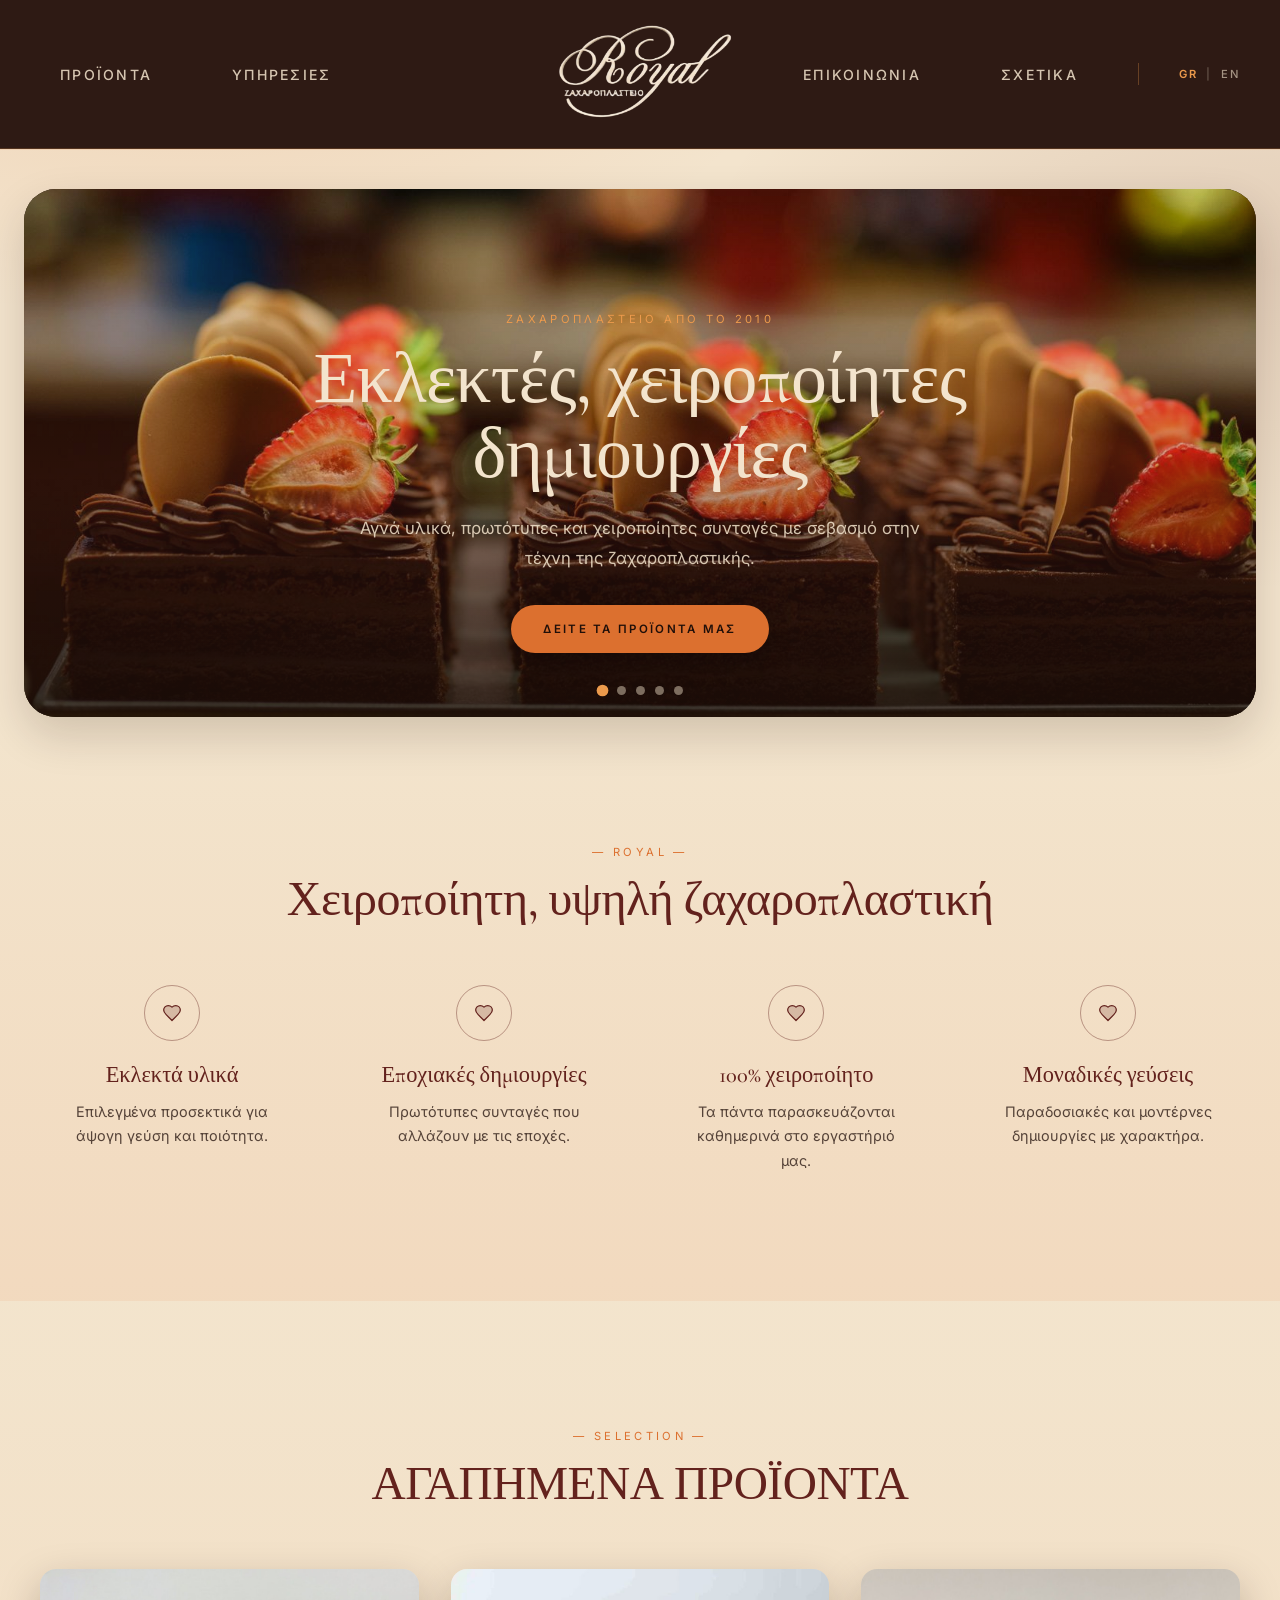
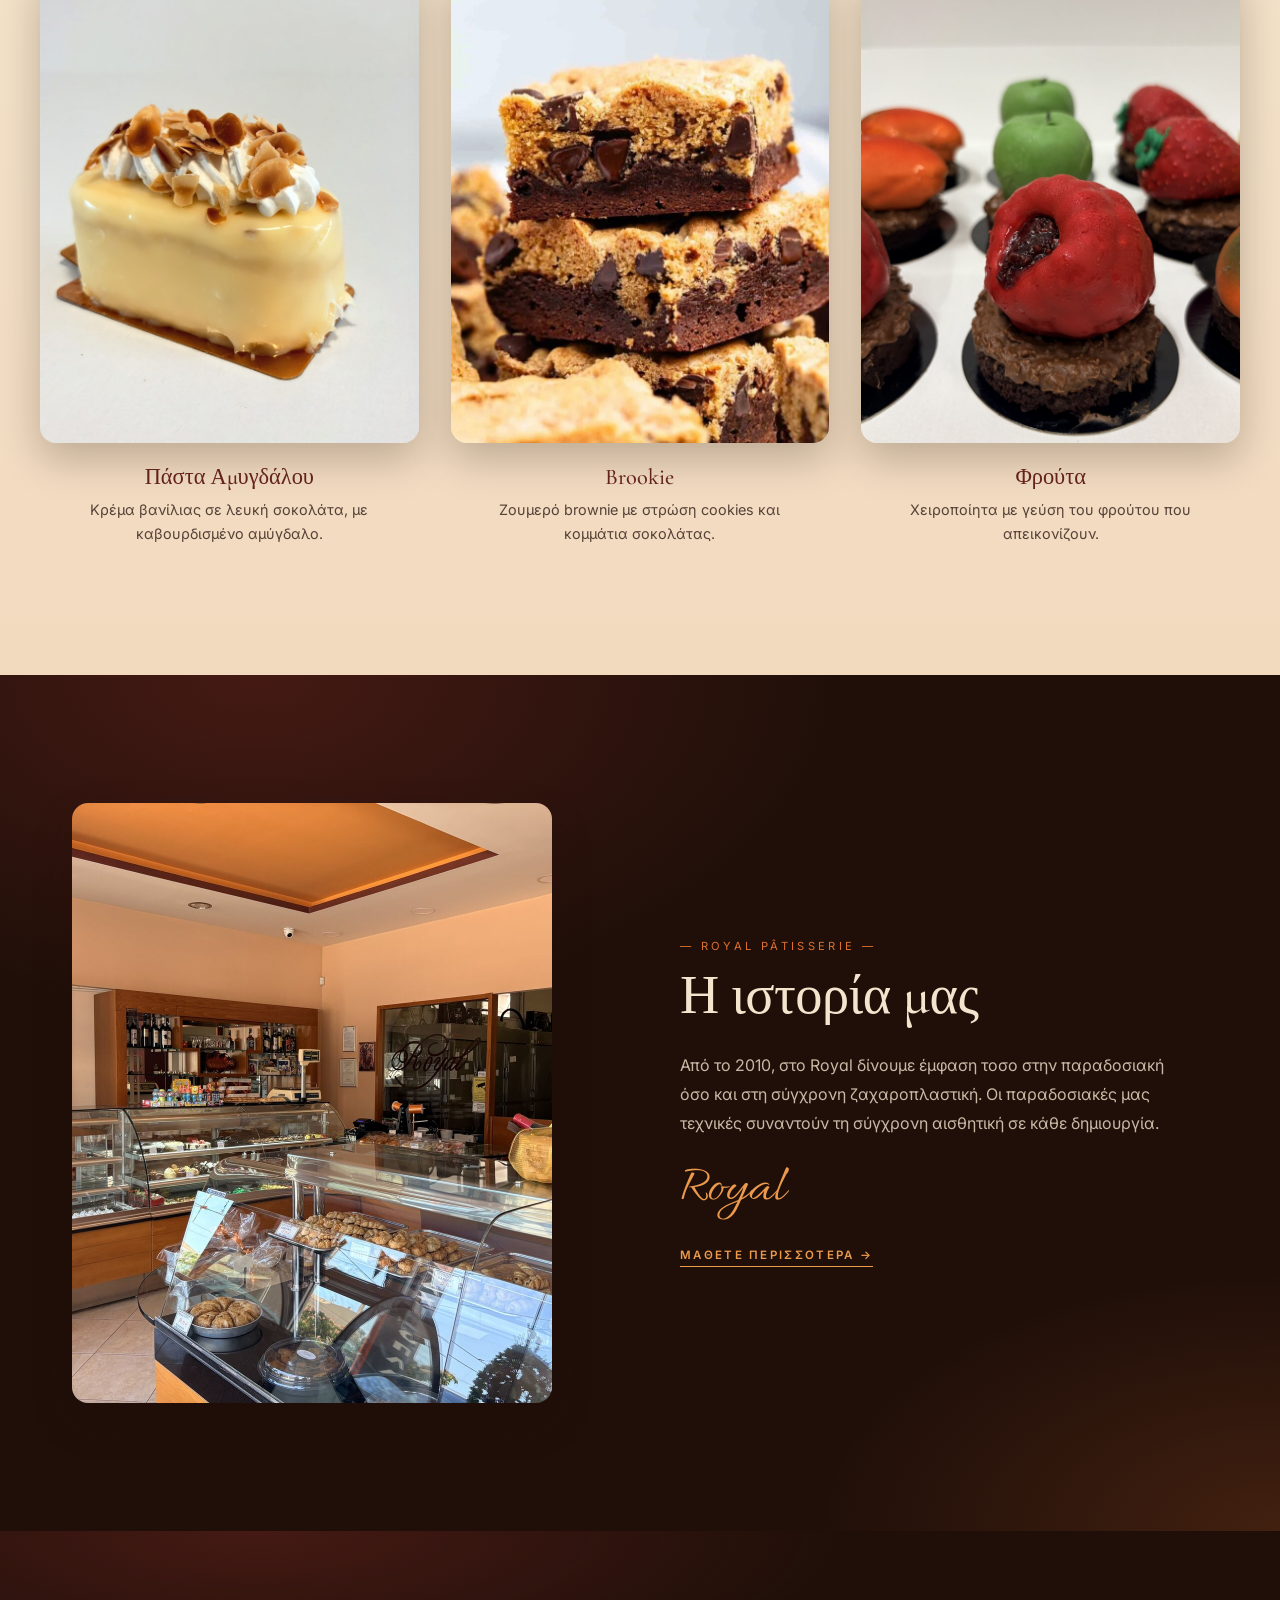
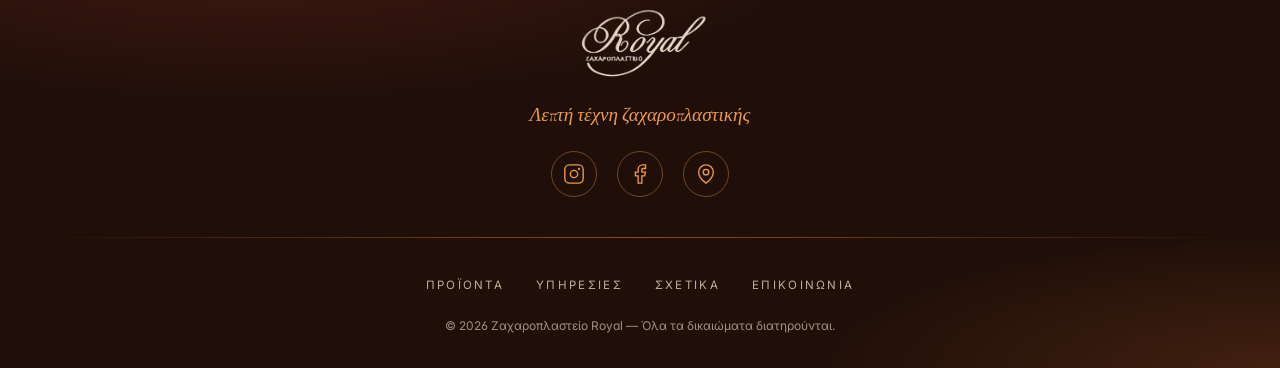
==== commit bf8f7ced: "Move site from src/ to repo root for GitHub Pages (deploy-from-root source) GitHub Pages' branch-dep" ====
--- a/index.html
+++ b/index.html
@@ -1,161 +1,212 @@
-<!DOCTYPE html>
-<html lang="el">
-<head>
-    <meta charset="UTF-8">
-    <meta name="viewport" content="width=device-width, initial-scale=1.0">
-    <title>Ζαχαροπλαστείο Royal — Fine artisanal pastries</title>
-    <link rel="stylesheet" href="style.css">
-    <link rel="icon" type="image/png" href="images/favicon_white.png">
-    <link rel="preconnect" href="https://fonts.googleapis.com">
-    <link rel="preconnect" href="https://fonts.gstatic.com" crossorigin>
-    <link href="https://fonts.googleapis.com/css2?family=Allura&family=Cormorant+Garamond:wght@400;500;600&family=Inter:wght@300;400;500;600&display=swap" rel="stylesheet">
-</head>
-<body>
-    <header class="navbar" id="top">
-        <div class="nav-left">
-            <a href="#products">ΠΡΟΪΟΝΤΑ</a>
-            <a href="#services">ΥΠΗΡΕΣΙΕΣ</a>
-        </div>
-        <div class="nav-logo">
-            <a href="#top" aria-label="Royal home">
-                <img src="images/logo_cream_trans.png" alt="Royal Logo" height="86" width="150">
-            </a>
-        </div>
-        <div class="nav-right">
-            <a href="#about">ΣΧΕΤΙΚΑ</a>
-            <a href="#contact">ΕΠΙΚΟΙΝΩΝΙΑ</a>
-            <div class="nav-lang" aria-label="Language selector">
-                <span class="lang-active">GR</span>
-                <span class="lang-divider">|</span>
-                <span>EN</span>
-            </div>
-        </div>
-    </header>
-
-    <main>
-        <section class="hero">
-            <div class="hero-frame">
-                <img src="images/hero_image.jpg" alt="Signature pastry" class="hero-img">
-                <div class="hero-overlay"></div>
-                <div class="hero-text">
-                    <p class="hero-eyebrow">Ζαχαροπλαστείο από το 1985</p>
-                    <h1 class="hero-h1">Λεπτές, χειροποίητες δημιουργίες</h1>
-                    <p class="hero-sub">Κάθε γλυκό φτιαγμένο με μεράκι, εκλεκτά υλικά και την τεχνογνωσία τριών γενεών.</p>
-                    <a href="#products" class="hero-cta">ΔΕΙΤΕ ΤΑ ΠΡΟΪΟΝΤΑ ΜΑΣ</a>
-                </div>
-            </div>
-        </section>
-
-        <section class="features">
-            <div class="features-header">
-                <p class="features-eyebrow">— ROYAL —</p>
-                <h2 class="features-title">Λεπτές, χειροποίητες δημιουργίες</h2>
-            </div>
-            <div class="features-container">
-                <div class="feature-item">
-                    <div class="feature-icon">
-                        <svg viewBox="0 0 24 24" fill="currentColor" fill-opacity="0.2" stroke="currentColor" stroke-width="1.5" stroke-linecap="round" stroke-linejoin="round" width="20" height="20"><path d="M19 14c1.49-1.46 3-3.21 3-5.5A5.5 5.5 0 0 0 16.5 3c-1.76 0-3 .5-4.5 2-1.5-1.5-2.74-2-4.5-2A5.5 5.5 0 0 0 2 8.5c0 2.3 1.5 4.05 3 5.5l7 7Z"/></svg>
-                    </div>
-                    <h3 class="feature-title">Εκλεκτά υλικά</h3>
-                    <p class="feature-text">Επιλεγμένα προσεκτικά για άψογη γεύση και ποιότητα.</p>
-                </div>
-                <div class="feature-item">
-                    <div class="feature-icon">
-                        <svg viewBox="0 0 24 24" fill="currentColor" fill-opacity="0.2" stroke="currentColor" stroke-width="1.5" stroke-linecap="round" stroke-linejoin="round" width="20" height="20"><path d="M19 14c1.49-1.46 3-3.21 3-5.5A5.5 5.5 0 0 0 16.5 3c-1.76 0-3 .5-4.5 2-1.5-1.5-2.74-2-4.5-2A5.5 5.5 0 0 0 2 8.5c0 2.3 1.5 4.05 3 5.5l7 7Z"/></svg>
-                    </div>
-                    <h3 class="feature-title">Εποχιακές δημιουργίες</h3>
-                    <p class="feature-text">Πρωτότυπες συνταγές που αλλάζουν με τις εποχές.</p>
-                </div>
-                <div class="feature-item">
-                    <div class="feature-icon">
-                        <svg viewBox="0 0 24 24" fill="currentColor" fill-opacity="0.2" stroke="currentColor" stroke-width="1.5" stroke-linecap="round" stroke-linejoin="round" width="20" height="20"><path d="M19 14c1.49-1.46 3-3.21 3-5.5A5.5 5.5 0 0 0 16.5 3c-1.76 0-3 .5-4.5 2-1.5-1.5-2.74-2-4.5-2A5.5 5.5 0 0 0 2 8.5c0 2.3 1.5 4.05 3 5.5l7 7Z"/></svg>
-                    </div>
-                    <h3 class="feature-title">100% χειροποίητο</h3>
-                    <p class="feature-text">Τα πάντα παρασκευάζονται καθημερινά στο εργαστήριό μας.</p>
-                </div>
-                <div class="feature-item">
-                    <div class="feature-icon">
-                        <svg viewBox="0 0 24 24" fill="currentColor" fill-opacity="0.2" stroke="currentColor" stroke-width="1.5" stroke-linecap="round" stroke-linejoin="round" width="20" height="20"><path d="M19 14c1.49-1.46 3-3.21 3-5.5A5.5 5.5 0 0 0 16.5 3c-1.76 0-3 .5-4.5 2-1.5-1.5-2.74-2-4.5-2A5.5 5.5 0 0 0 2 8.5c0 2.3 1.5 4.05 3 5.5l7 7Z"/></svg>
-                    </div>
-                    <h3 class="feature-title">Μοναδικές γεύσεις</h3>
-                    <p class="feature-text">Παραδοσιακές και μοντέρνες δημιουργίες με χαρακτήρα.</p>
-                </div>
-            </div>
-        </section>
-
-        <section class="products" id="products">
-            <div class="products-header">
-                <p class="products-eyebrow">— SELECTION —</p>
-                <h2 class="products-title">ΑΓΑΠΗΜΕΝΑ ΠΡΟΪΟΝΤΑ</h2>
-            </div>
-            <div class="products-grid">
-                <div class="product-card">
-                    <div class="product-media">
-                        <img src="images/favourite1.jpg" alt="Σοκολατένια Τούρτα" class="product-img">
-                    </div>
-                    <h3 class="product-name">Σοκολατένια Τούρτα</h3>
-                    <p class="product-desc">Πλούσια κρέμα σοκολάτας με γλάσο.</p>
-                </div>
-                <div class="product-card">
-                    <div class="product-media">
-                        <img src="images/favourite2.jpg" alt="Πανακότα με Φράουλα" class="product-img">
-                    </div>
-                    <h3 class="product-name">Πανακότα με Φράουλα</h3>
-                    <p class="product-desc">Βελούδινη υφή με φρέσκα φρούτα.</p>
-                </div>
-                <div class="product-card">
-                    <div class="product-media">
-                        <img src="images/favourite3.jpg" alt="Macarons" class="product-img">
-                    </div>
-                    <h3 class="product-name">Macarons</h3>
-                    <p class="product-desc">Λεπτεπίλεπτα γαλλικά γλυκίσματα.</p>
-                </div>
-            </div>
-        </section>
-
-        <section class="story" id="about">
-            <div class="story-image">
-                <img src="images/history.JPG" alt="Our pastry workshop">
-            </div>
-            <div class="story-text">
-                <p class="story-eyebrow">— ROYAL PÂTISSERIE —</p>
-                <h2 class="story-title">Η ιστορία μας</h2>
-                <p class="story-body">Από το 1985, το Royal αποτελεί σημείο αναφοράς για την υψηλή ζαχαροπλαστική. Οι παραδοσιακές μας τεχνικές συναντούν τη σύγχρονη αισθητική σε κάθε δημιουργία.</p>
-                <p class="story-signature">Royal</p>
-                <a href="#about" class="story-cta">ΜΑΘΕΤΕ ΠΕΡΙΣΣΟΤΕΡΑ →</a>
-            </div>
-        </section>
-    </main>
-
-    <footer class="footer" id="contact">
-        <div class="footer-top">
-            <div class="footer-logo">
-                <img src="images/logo_cream_trans.png" alt="Royal Logo" height="60">
-                <p class="footer-tagline">Λεπτή τέχνη ζαχαροπλαστικής</p>
-            </div>
-            <div class="footer-social">
-                <a href="#" class="social-link" aria-label="Instagram">
-                    <svg width="20" height="20" viewBox="0 0 24 24" fill="none" stroke="currentColor" stroke-width="1.5">
-                        <rect x="2" y="2" width="20" height="20" rx="5"/>
-                        <circle cx="12" cy="12" r="4"/>
-                        <circle cx="17.5" cy="6.5" r="0.5" fill="currentColor"/>
-                    </svg>
-                </a>
-                <a href="#" class="social-link" aria-label="Facebook">
-                    <svg width="20" height="20" viewBox="0 0 24 24" fill="none" stroke="currentColor" stroke-width="1.5">
-                        <path d="M18 2h-3a5 5 0 0 0-5 5v3H7v4h3v8h4v-8h3l1-4h-4V7a1 1 0 0 1 1-1h3z"/>
-                    </svg>
-                </a>
-            </div>
-        </div>
-        <div class="footer-divider"></div>
-        <nav class="footer-nav">
-            <a href="#products">ΠΡΟΪΟΝΤΑ</a>
-            <a href="#services">ΥΠΗΡΕΣΙΕΣ</a>
-            <a href="#about">ΣΧΕΤΙΚΑ</a>
-            <a href="#contact">ΕΠΙΚΟΙΝΩΝΙΑ</a>
-        </nav>
-        <p class="footer-copy">© 2026 Ζαχαροπλαστείο Royal — Όλα τα δικαιώματα διατηρούνται.</p>
-    </footer>
-</body>
-</html>+<!DOCTYPE html>
+<html lang="el">
+<head>
+    <meta charset="UTF-8">
+    <meta name="viewport" content="width=device-width, initial-scale=1.0">
+    <title data-en="Ζαχαροπλαστείο Royal — Fine artisanal pastries">Ζαχαροπλαστείο Royal — Fine artisanal pastries</title>
+    <meta name="description" content="Ζαχαροπλαστείο Royal στη Σπάτα — χειροποίητες τούρτες, παγωτά και γλυκά από το 2010. Αγνά υλικά, παραδοσιακές συνταγές, σύγχρονη αισθητική.">
+    <meta property="og:type" content="website">
+    <meta property="og:title" content="Ζαχαροπλαστείο Royal — Fine artisanal pastries">
+    <meta property="og:description" content="Χειροποίητες τούρτες, παγωτά και γλυκά από το 2010. Αγνά υλικά, παραδοσιακές συνταγές, σύγχρονη αισθητική.">
+    <meta property="og:image" content="https://zaxaroplasteioroyal.gr/images/carousel1.jpg">
+    <meta property="og:url" content="https://zaxaroplasteioroyal.gr/index.html">
+    <meta name="twitter:card" content="summary_large_image">
+    <link rel="canonical" href="https://zaxaroplasteioroyal.gr/index.html">
+    <link rel="stylesheet" href="style.css">
+    <link rel="icon" type="image/png" href="images/favicon_white.png">
+    <link rel="preconnect" href="https://fonts.googleapis.com">
+    <link rel="preconnect" href="https://fonts.gstatic.com" crossorigin>
+    <link href="https://fonts.googleapis.com/css2?family=Allura&family=Cormorant+Garamond:wght@400;500;600&family=Inter:wght@300;400;500;600&display=swap" rel="stylesheet">
+</head>
+<body>
+    <!-- Sticky header: logo centered via the 3-column .navbar grid,
+         nav links anchored to the outer edges with an even gap so the
+         whole row reads as one evenly measured strip (see style.css) -->
+    <header class="navbar" id="top">
+        <div class="nav-left">
+            <a href="products.html" data-en="Products">ΠΡΟΪΟΝΤΑ</a>
+            <a href="services.html" data-en="Services">ΥΠΗΡΕΣΙΕΣ</a>
+        </div>
+        <div class="nav-logo">
+            <!-- Two stacked logos: cream shows by default, orange fades
+                 in on hover/focus (see .nav-logo-hover in style.css) -->
+            <a href="index.html" aria-label="Royal home">
+                <img src="images/logo_cream_trans.png" alt="Royal Logo" height="86" width="150">
+                <img src="images/logo_orange_trans.png" alt="" class="nav-logo-hover" aria-hidden="true" height="86" width="150">
+            </a>
+        </div>
+        <div class="nav-right">
+            <a href="contact.html" data-en="Contact">ΕΠΙΚΟΙΝΩΝΙΑ</a>
+            <a href="about.html" data-en="About us">ΣΧΕΤΙΚΑ</a>
+            <span class="nav-vdivider" aria-hidden="true"></span>
+            <!-- GR|EN toggle — see i18n.js for the swap logic -->
+            <div class="nav-lang" aria-label="Language selector">
+                <button type="button" class="lang-active" data-lang-btn="gr">GR</button>
+                <span class="lang-divider">|</span>
+                <button type="button" data-lang-btn="en">EN</button>
+            </div>
+        </div>
+        <!-- Hamburger toggle: visible only on phones (≤780px). Reveals the
+             existing nav links + GR|EN toggle as a dropdown — styled in
+             style.css (.nav-toggle / .navbar.is-open), wired in animations.js -->
+        <button type="button" class="nav-toggle" aria-label="Μενού" aria-expanded="false">
+            <span></span>
+            <span></span>
+            <span></span>
+        </button>
+    </header>
+
+    <main>
+        <!-- Hero: full-bleed rounded image with bottom-anchored text
+             and a chocolate-to-transparent gradient for contrast -->
+        <section class="hero">
+            <div class="hero-frame">
+                <!-- Crossfade carousel: 5 slides auto-advance; dots are
+                     built by animations.js. First slide starts active.
+                     These are licensed stock shots (Pexels licence — free
+                     commercial use, no attribution required), deliberately
+                     kept separate from the shop's own photos, which are
+                     used on the products/services pages. -->
+                <div class="hero-carousel" role="group" aria-roledescription="carousel" aria-label="Royal pastries">
+                    <img src="images/carousel1.jpg" alt="Εκλέρ με πραλίνα και αμύγδαλο" class="hero-img hero-slide is-active">
+                    <img src="images/carousel2.jpg" alt="" aria-hidden="true" class="hero-img hero-slide" loading="lazy">
+                    <img src="images/carousel3.jpg" alt="" aria-hidden="true" class="hero-img hero-slide" loading="lazy">
+                    <img src="images/carousel4.jpg" alt="" aria-hidden="true" class="hero-img hero-slide" loading="lazy">
+                    <img src="images/carousel5.jpg" alt="" aria-hidden="true" class="hero-img hero-slide" loading="lazy">
+                </div>
+                <div class="hero-overlay"></div>
+                <div class="hero-text">
+                    <p class="hero-eyebrow" data-en="Pâtisserie since 2010">Ζαχαροπλαστείο από το 2010</p>
+                    <h1 class="hero-h1" data-en="Fine, artisanal &amp; gourmet pastries">Εκλεκτές, χειροποίητες δημιουργίες</h1>
+                    <p class="hero-sub" data-en="Every dessert crafted with passion, premium ingredients and three generations of know-how.">Αγνά υλικά, πρωτότυπες και χειροποίητες συνταγές με σεβασμό στην τέχνη της ζαχαροπλαστικής.</p>
+                    <a href="products.html" class="hero-cta" data-en="Explore our products">ΔΕΙΤΕ ΤΑ ΠΡΟΪΟΝΤΑ ΜΑΣ</a>
+                </div>
+            </div>
+        </section>
+
+        <!-- Pillars: 4 short value props, each with a burgundy heart icon -->
+        <section class="features">
+            <div class="features-header">
+                <p class="features-eyebrow">— ROYAL —</p>
+                <h2 class="features-title" data-en="Handcrafted excellence">Χειροποίητη, υψηλή ζαχαροπλαστική</h2>
+            </div>
+            <div class="features-container">
+                <div class="feature-item">
+                    <div class="feature-icon">
+                        <svg viewBox="0 0 24 24" fill="currentColor" fill-opacity="0.2" stroke="currentColor" stroke-width="1.5" stroke-linecap="round" stroke-linejoin="round" width="20" height="20"><path d="M19 14c1.49-1.46 3-3.21 3-5.5A5.5 5.5 0 0 0 16.5 3c-1.76 0-3 .5-4.5 2-1.5-1.5-2.74-2-4.5-2A5.5 5.5 0 0 0 2 8.5c0 2.3 1.5 4.05 3 5.5l7 7Z"/></svg>
+                    </div>
+                    <h3 class="feature-title" data-en="Quality ingredients">Εκλεκτά υλικά</h3>
+                    <p class="feature-text" data-en="Carefully selected to ensure impeccable taste and quality.">Επιλεγμένα προσεκτικά για άψογη γεύση και ποιότητα.</p>
+                </div>
+                <div class="feature-item">
+                    <div class="feature-icon">
+                        <svg viewBox="0 0 24 24" fill="currentColor" fill-opacity="0.2" stroke="currentColor" stroke-width="1.5" stroke-linecap="round" stroke-linejoin="round" width="20" height="20"><path d="M19 14c1.49-1.46 3-3.21 3-5.5A5.5 5.5 0 0 0 16.5 3c-1.76 0-3 .5-4.5 2-1.5-1.5-2.74-2-4.5-2A5.5 5.5 0 0 0 2 8.5c0 2.3 1.5 4.05 3 5.5l7 7Z"/></svg>
+                    </div>
+                    <h3 class="feature-title" data-en="Seasonal creations">Εποχιακές δημιουργίες</h3>
+                    <p class="feature-text" data-en="Original recipes that change with the seasons.">Πρωτότυπες συνταγές που αλλάζουν με τις εποχές.</p>
+                </div>
+                <div class="feature-item">
+                    <div class="feature-icon">
+                        <svg viewBox="0 0 24 24" fill="currentColor" fill-opacity="0.2" stroke="currentColor" stroke-width="1.5" stroke-linecap="round" stroke-linejoin="round" width="20" height="20"><path d="M19 14c1.49-1.46 3-3.21 3-5.5A5.5 5.5 0 0 0 16.5 3c-1.76 0-3 .5-4.5 2-1.5-1.5-2.74-2-4.5-2A5.5 5.5 0 0 0 2 8.5c0 2.3 1.5 4.05 3 5.5l7 7Z"/></svg>
+                    </div>
+                    <h3 class="feature-title" data-en="100% handcrafted">100% χειροποίητο</h3>
+                    <p class="feature-text" data-en="Everything is handmade daily in our workshop.">Τα πάντα παρασκευάζονται καθημερινά στο εργαστήριό μας.</p>
+                </div>
+                <div class="feature-item">
+                    <div class="feature-icon">
+                        <svg viewBox="0 0 24 24" fill="currentColor" fill-opacity="0.2" stroke="currentColor" stroke-width="1.5" stroke-linecap="round" stroke-linejoin="round" width="20" height="20"><path d="M19 14c1.49-1.46 3-3.21 3-5.5A5.5 5.5 0 0 0 16.5 3c-1.76 0-3 .5-4.5 2-1.5-1.5-2.74-2-4.5-2A5.5 5.5 0 0 0 2 8.5c0 2.3 1.5 4.05 3 5.5l7 7Z"/></svg>
+                    </div>
+                    <h3 class="feature-title" data-en="Unique flavours">Μοναδικές γεύσεις</h3>
+                    <p class="feature-text" data-en="Traditional and modern creations with character.">Παραδοσιακές και μοντέρνες δημιουργίες με χαρακτήρα.</p>
+                </div>
+            </div>
+        </section>
+
+        <!-- Favourites: a 3-item teaser for the full catalog on products.html -->
+        <section class="products" id="products">
+            <div class="products-header">
+                <p class="products-eyebrow">— SELECTION —</p>
+                <h2 class="products-title" data-en="Favourite products">ΑΓΑΠΗΜΕΝΑ ΠΡΟΪΟΝΤΑ</h2>
+            </div>
+            <div class="products-grid">
+                <div class="product-card">
+                    <div class="product-media">
+                        <img src="images/favourite2.jpg" alt="Πάστα αμυγδάλου με λευκή σοκολάτα" class="product-img" loading="lazy">
+                    </div>
+                    <h3 class="product-name" data-en="Almond Pastry">Πάστα Αμυγδάλου</h3>
+                    <p class="product-desc" data-en="Vanilla cream in white chocolate, with toasted almond flakes.">Κρέμα βανίλιας σε λευκή σοκολάτα, με καβουρδισμένο αμύγδαλο.</p>
+                </div>
+                <div class="product-card">
+                    <div class="product-media">
+                        <img src="images/favourite1.jpg" alt="Brookie με κομμάτια σοκολάτας" class="product-img" loading="lazy">
+                    </div>
+                    <h3 class="product-name" data-en="Brookie">Brookie</h3>
+                    <p class="product-desc" data-en="Fudgy brownie under a chocolate-chip cookie layer.">Ζουμερό brownie με στρώση cookies και κομμάτια σοκολάτας.</p>
+                </div>
+                <div class="product-card">
+                    <div class="product-media">
+                        <img src="images/favourite3.jpg" alt="Αμυγδαλωτά σε σχήμα φρούτων" class="product-img" loading="lazy">
+                    </div>
+                    <h3 class="product-name" data-en="Fruits">Φρούτα</h3>
+                    <p class="product-desc" data-en="Handmade, flavoured like the fruit they depict.">Χειροποίητα με γεύση του φρούτου που απεικονίζουν.</p>
+                </div>
+            </div>
+        </section>
+
+        <!-- Story: dark chocolate band with the shop's history + gold script signature -->
+        <section class="story" id="about">
+            <div class="story-image">
+                <img src="images/homepageHistory.jpg" alt="Our pastry workshop" loading="lazy">
+            </div>
+            <div class="story-text">
+                <p class="story-eyebrow">— ROYAL PÂTISSERIE —</p>
+                <h2 class="story-title" data-en="Our story">Η ιστορία μας</h2>
+                <p class="story-body" data-en="Since 2010, Royal has been a landmark of fine pastry. Our traditional techniques meet contemporary aesthetics in every creation.">Από το 2010, στο Royal δίνουμε έμφαση τοσο στην παραδοσιακή όσο και στη σύγχρονη ζαχαροπλαστική. Οι παραδοσιακές μας τεχνικές συναντούν τη σύγχρονη αισθητική σε κάθε δημιουργία.</p>
+                <p class="story-signature">Royal</p>
+                <a href="about.html" class="story-cta" data-en="Learn more →">ΜΑΘΕΤΕ ΠΕΡΙΣΣΟΤΕΡΑ →</a>
+            </div>
+        </section>
+    </main>
+
+    <!-- Shared footer: same markup/links on every page -->
+    <footer class="footer">
+        <div class="footer-top">
+            <div class="footer-logo">
+                <img src="images/logo_cream_trans.png" alt="Royal Logo" height="60" loading="lazy">
+                <p class="footer-tagline" data-en="The fine art of pâtisserie">Λεπτή τέχνη ζαχαροπλαστικής</p>
+            </div>
+            <div class="footer-social">
+                <a href="https://www.instagram.com/zaxaroplasteio_royal/" class="social-link" aria-label="Instagram" target="_blank" rel="noopener">
+                    <svg width="20" height="20" viewBox="0 0 24 24" fill="none" stroke="currentColor" stroke-width="1.5">
+                        <rect x="2" y="2" width="20" height="20" rx="5"/>
+                        <circle cx="12" cy="12" r="4"/>
+                        <circle cx="17.5" cy="6.5" r="0.5" fill="currentColor"/>
+                    </svg>
+                </a>
+                <a href="https://www.facebook.com/zaxaroplasteio.royal/" class="social-link" aria-label="Facebook" target="_blank" rel="noopener">
+                    <svg width="20" height="20" viewBox="0 0 24 24" fill="none" stroke="currentColor" stroke-width="1.5">
+                        <path d="M18 2h-3a5 5 0 0 0-5 5v3H7v4h3v8h4v-8h3l1-4h-4V7a1 1 0 0 1 1-1h3z"/>
+                    </svg>
+                </a>
+                <a href="https://share.google/yxiHzfwpHjZptldyn" class="social-link" aria-label="Google Maps" target="_blank" rel="noopener">
+                    <svg width="20" height="20" viewBox="0 0 24 24" fill="none" stroke="currentColor" stroke-width="1.5">
+                        <path d="M20 10c0 6-8 12-8 12s-8-6-8-12a8 8 0 0 1 16 0Z"/>
+                        <circle cx="12" cy="10" r="3"/>
+                    </svg>
+                </a>
+            </div>
+        </div>
+        <div class="footer-divider"></div>
+        <nav class="footer-nav">
+            <a href="products.html" data-en="Products">ΠΡΟΪΟΝΤΑ</a>
+            <a href="services.html" data-en="Services">ΥΠΗΡΕΣΙΕΣ</a>
+            <a href="about.html" data-en="About us">ΣΧΕΤΙΚΑ</a>
+            <a href="contact.html" data-en="Contact">ΕΠΙΚΟΙΝΩΝΙΑ</a>
+        </nav>
+        <p class="footer-copy" data-en="© 2026 Royal Pâtisserie — All rights reserved.">© 2026 Ζαχαροπλαστείο Royal — Όλα τα δικαιώματα διατηρούνται.</p>
+    </footer>
+
+    <script src="i18n.js"></script>
+    <script src="animations.js"></script>
+</body>
+</html>
--- a/style.css
+++ b/style.css
@@ -1,3 +1,12 @@
+/* ================================================================
+   Ζαχαροπλαστείο Royal — site stylesheet
+   Shared by index.html, products.html, services.html, about.html
+   and contact.html. Organized top to bottom as: reset → color
+   tokens → global body/link styles → navbar → each homepage
+   section → footer → inner-page blocks → responsive breakpoints.
+   ================================================================ */
+
+/* Reset default browser spacing so every element starts from zero */
 * {
     margin: 0;
     padding: 0;
@@ -13,14 +22,19 @@
     --orange-warm: oklch(0.66 0.155 48);     /* #D97A2C signage orange */
     --gold: oklch(0.755 0.135 62);           /* #E9A24B script gold */
     --chocolate: oklch(0.19 0.032 40);       /* #2E1A14 deep cocoa */
-    --nav-chocolate: #3B2418;                /* navbar dark chocolate */
+    --nav-chocolate: #2E1A14;                /* navbar dark chocolate */
     --shadow: 0 18px 44px rgba(28, 12, 8, 0.16);
 }
 
+
+/* Smooth-scrolls to in-page anchors (e.g. the hero CTA on index.html) */
 html {
     scroll-behavior: smooth;
 }
 
+/* Base page background: cream + three soft radial washes (orange,
+   burgundy, chocolate) that stay fixed while the page scrolls, giving
+   depth without a literal texture image. */
 body {
     background-color: var(--cream);
     background-image:
@@ -41,6 +55,8 @@
 }
 
 /* ---------- Navbar ---------- */
+/* 3-column grid (left links / logo / right links) keeps the logo
+   perfectly centered no matter how much text sits on either side. */
 .navbar {
     position: sticky;
     top: 0;
@@ -56,6 +72,11 @@
     box-shadow: 0 1px 0 oklch(0.66 0.155 48 / 0.1);
 }
 
+/* Links sit at the outer edge of their column (flex-start on the left,
+   flex-end on the right). The gap between items is set to the exact
+   same value as the navbar's own left/right padding (40px, see above)
+   so that "edge → first item" and "item → item" read as the same
+   measure — genuinely isometric, not just visually close. */
 .nav-left,
 .nav-right {
     display: flex;
@@ -63,6 +84,10 @@
     gap: 40px;
 }
 
+.nav-left {
+    justify-content: flex-start;
+}
+
 .nav-right {
     justify-content: flex-end;
 }
@@ -71,15 +96,33 @@
 .nav-lang {
     color: oklch(0.925 0.035 80 / 0.85);
     text-decoration: none;
-    font-size: 0.78rem;
+    font-size: 0.88rem;        /* bigger than before (was 0.78rem) */
     font-weight: 500;
-    letter-spacing: 0.18em;
-    text-transform: uppercase;
-}
-
-.navbar a:hover {
+    letter-spacing: 0.16em;
+    text-transform: uppercase;
+}
+
+/* Only the four main links get the pill/oval hover — not the logo,
+   not the GR|EN toggle. Padding + a fully rounded radius turns the
+   hover background into an oval behind the text. */
+.nav-left a,
+.nav-right a {
+    display: inline-block;
+    padding: 10px 20px;
+    border-radius: 999px;
+    transition: background-color 0.25s ease, color 0.25s ease;
+}
+
+.nav-left a:hover,
+.nav-right a:hover {
+    background-color: var(--orange-warm);
+    color: var(--chocolate);
+}
+
+/* Highlights the link matching the page currently open (see
+   aria-current="page" set on the active link in each .html file). */
+.navbar a[aria-current="page"] {
     color: var(--gold);
-    transition: color 0.2s ease;
 }
 
 .nav-logo {
@@ -87,11 +130,42 @@
     justify-content: center;
 }
 
+/* The logo link stacks two images on top of each other: the cream logo
+   shows normally, the orange logo (images/logo_orange_trans.png) fades
+   in on hover/focus for a color-swap effect. The link itself gets a
+   fixed, explicit box (via aspect-ratio, matching the real 641x389
+   canvas of both PNGs) so both images resolve to the exact same
+   width/height, with no rounding drift between the in-flow image and
+   the absolutely positioned one. */
+.nav-logo a {
+    position: relative;
+    display: block;
+    height: 116px;      /* bigger than before (was 96px) */
+    aspect-ratio: 641 / 389;
+}
+
 .nav-logo img {
     display: block;
-    width: auto;
-    height: 96px;
+    width: 100%;
+    height: 100%;
     object-fit: contain;
+}
+
+.nav-logo-hover {
+    position: absolute;
+    inset: 0;
+    opacity: 0;
+    transition: opacity 0.25s ease;
+    /* The two source files weren't exported with the artwork in
+       identical positions on their canvas — measuring both PNGs'
+       actual pixel content shows the orange one sits ~1.25% further
+       left than the cream one. Nudge it right so they line up. */
+    transform: translateX(1.25%);
+}
+
+.nav-logo a:hover .nav-logo-hover,
+.nav-logo a:focus-visible .nav-logo-hover {
+    opacity: 1;
 }
 
 .nav-lang {
@@ -102,17 +176,74 @@
     letter-spacing: 0.2em;
 }
 
-.lang-active {
+/* GR / EN are real buttons (see i18n.js) styled to look like plain text */
+.nav-lang button {
+    all: unset;
+    cursor: pointer;
+    color: oklch(0.925 0.035 80 / 0.6);
+    transition: color 0.2s ease;
+}
+
+.nav-lang button:hover {
+    color: var(--cream);
+}
+
+.nav-lang button.lang-active {
     color: var(--gold);
     font-weight: 600;
 }
 
-.nav-lang span:not(.lang-active):not(.lang-divider) {
-    color: oklch(0.925 0.035 80 / 0.6);
-}
-
 .lang-divider {
     color: oklch(0.925 0.035 80 / 0.3);
+}
+
+/* Vertical bar separating ΣΧΕΤΙΚΑ from the GR|EN switcher in nav-right
+   (see the HTML: ΕΠΙΚΟΙΝΩΝΙΑ, ΣΧΕΤΙΚΑ, this divider, then nav-lang
+   last). The equal 40px gap on every side — same value as the
+   navbar's own edge padding — is what makes the row read as evenly
+   measured from end to end. */
+.nav-vdivider {
+    width: 1px;
+    height: 22px;
+    background: oklch(0.755 0.135 62 / 0.3);
+}
+
+/* Hamburger button — three cream dashes. Hidden on desktop/tablet;
+   the ≤780px block below reveals it and turns the nav into a dropdown.
+   Bars morph into an X while the menu is open (.navbar.is-open). */
+.nav-toggle {
+    display: none;
+    flex-direction: column;
+    justify-content: center;
+    gap: 5px;
+    width: 44px;
+    height: 44px;
+    padding: 0;
+    background: transparent;
+    border: none;
+    cursor: pointer;
+}
+
+.nav-toggle span {
+    display: block;
+    width: 24px;
+    height: 2px;
+    margin: 0 auto;
+    border-radius: 2px;
+    background: oklch(0.925 0.035 80 / 0.85);   /* same cream as nav links */
+    transition: transform 0.25s ease, opacity 0.2s ease;
+}
+
+.navbar.is-open .nav-toggle span:nth-child(1) {
+    transform: translateY(7px) rotate(45deg);
+}
+
+.navbar.is-open .nav-toggle span:nth-child(2) {
+    opacity: 0;
+}
+
+.navbar.is-open .nav-toggle span:nth-child(3) {
+    transform: translateY(-7px) rotate(-45deg);
 }
 
 /* ---------- Hero ---------- */
@@ -230,7 +361,8 @@
     font-size: 0.7rem;
     letter-spacing: 0.3em;
     text-transform: uppercase;
-    color: oklch(0.35 0.095 28 / 0.75);
+    /* color: oklch(0.35 0.095 28 / 0.75); */
+    color: var(--orange-warm);
     margin-bottom: 12px;
 }
 
@@ -470,8 +602,8 @@
 }
 
 .social-link {
-    width: 40px;
-    height: 40px;
+    width: 46px;        /* bigger than before (was 40px) */
+    height: 46px;
     border: 1px solid oklch(0.755 0.135 62 / 0.4);
     border-radius: 50%;
     display: grid;
@@ -481,6 +613,13 @@
     transition: background-color 0.2s ease, color 0.2s ease;
 }
 
+/* Overrides the inline width/height on the Instagram/Facebook <svg>
+   markup so the icons scale up along with the circle above */
+.social-link svg {
+    width: 22px;
+    height: 22px;
+}
+
 .social-link:hover {
     background: var(--gold);
     color: var(--chocolate);
@@ -520,6 +659,548 @@
     font-size: 0.75rem;
 }
 
+/* ================================================================
+   INNER PAGES — Products / Services / About / Contact
+   Shared building blocks used across products.html, services.html,
+   about.html and contact.html live below. Each page still keeps the
+   same navbar/footer markup as index.html.
+   ================================================================ */
+
+/* ---------- Page hero: short title banner at the top of a page ---------- */
+/* Two color variants — pick one per page with an extra modifier class:
+   .page-hero--cream (light) or .page-hero--chocolate (dark). */
+.page-hero {
+    text-align: center;
+    padding: 100px 24px 84px;
+}
+
+.page-hero--cream {
+    background-image: linear-gradient(180deg, var(--cream) 0%, var(--cream-deep) 100%);
+    color: var(--chocolate);
+}
+
+.page-hero--chocolate {
+    background-color: var(--chocolate);
+    background-image:
+        radial-gradient(ellipse 70% 60% at 20% 0%, oklch(0.35 0.095 28 / 0.55), transparent 65%),
+        radial-gradient(ellipse 60% 50% at 100% 100%, oklch(0.66 0.155 48 / 0.18), transparent 60%);
+    color: var(--cream);
+}
+
+.page-hero-eyebrow {
+    display: block;
+    font-size: 0.7rem;
+    letter-spacing: 0.3em;
+    text-transform: uppercase;
+}
+
+.page-hero--cream .page-hero-eyebrow { color: var(--orange-warm); }
+.page-hero--chocolate .page-hero-eyebrow { color: var(--gold); }
+
+.page-hero-title {
+    font-family: 'Cormorant Garamond', serif;
+    font-weight: 500;
+    letter-spacing: -0.01em;
+    font-size: clamp(2.4rem, 6vw, 4.2rem);
+    margin-top: 12px;
+}
+
+.page-hero--cream .page-hero-title { color: var(--burgundy); }
+.page-hero--chocolate .page-hero-title { color: var(--cream); }
+
+.page-hero-sub {
+    max-width: 34rem;
+    margin: 20px auto 0;
+    line-height: 1.75;
+    font-size: 1rem;
+}
+
+.page-hero--cream .page-hero-sub { color: oklch(0.19 0.032 40 / 0.75); }
+.page-hero--chocolate .page-hero-sub { color: oklch(0.925 0.035 80 / 0.8); }
+
+/* ---------- Products page: category filter pills ---------- */
+.cat-filters {
+    display: flex;
+    flex-wrap: wrap;
+    justify-content: center;
+    gap: 10px;
+    max-width: 1200px;
+    margin: 56px auto 48px;
+    padding: 0 24px;
+}
+
+.cat-btn {
+    padding: 10px 22px;
+    border-radius: 999px;
+    border: 1px solid oklch(0.35 0.095 28 / 0.35);
+    background: transparent;
+    color: oklch(0.19 0.032 40 / 0.7);
+    font-family: inherit;
+    font-size: 0.7rem;
+    font-weight: 600;
+    letter-spacing: 0.2em;
+    text-transform: uppercase;
+    cursor: pointer;
+    transition: background-color 0.2s ease, color 0.2s ease, border-color 0.2s ease;
+}
+
+.cat-btn:hover {
+    border-color: var(--burgundy);
+    color: var(--burgundy);
+}
+
+/* Active category button — filled burgundy pill */
+.cat-btn.active {
+    background: var(--burgundy);
+    border-color: var(--burgundy);
+    color: var(--ivory);
+}
+
+/* ---------- Products page: catalog grid ---------- */
+/* Reuses .product-card / .product-media / .product-img / .product-name /
+   .product-desc from the homepage favourites section — just a different
+   wrapping grid with more items. */
+.catalog {
+    max-width: 1200px;
+    margin: 0 auto;
+    padding: 0 24px 100px;
+}
+
+.catalog-grid {
+    display: grid;
+    grid-template-columns: repeat(3, minmax(0, 1fr));
+    gap: 32px;
+}
+
+/* Products filtered out by the active category are simply hidden —
+   see the [hidden] toggle in products.js */
+.catalog-grid .product-card[hidden] {
+    display: none;
+}
+
+/* ---------- Services page: alternating feature bands ---------- */
+.service-band {
+    padding: 96px 24px;
+}
+
+.service-band--orange {
+    background-image: linear-gradient(135deg, var(--orange-warm) 0%, var(--gold) 100%);
+    color: var(--chocolate);
+}
+
+.service-band--chocolate {
+    background-color: var(--chocolate);
+    background-image:
+        radial-gradient(ellipse 70% 60% at 20% 0%, oklch(0.35 0.095 28 / 0.55), transparent 65%),
+        radial-gradient(ellipse 60% 50% at 100% 100%, oklch(0.66 0.155 48 / 0.18), transparent 60%);
+    color: var(--cream);
+}
+
+.service-grid {
+    display: grid;
+    grid-template-columns: 1fr 1fr;
+    align-items: center;
+    gap: 64px;
+    max-width: 1200px;
+    margin: 0 auto;
+}
+
+/* Every other band swaps the image to the right-hand side */
+.service-grid--reverse .service-media {
+    order: 2;
+}
+
+.service-media {
+    overflow: hidden;
+    border-radius: 1rem;
+    aspect-ratio: 5 / 4;
+    box-shadow: 0 16px 40px oklch(0.19 0.032 40 / 0.2);
+}
+
+.service-media img {
+    width: 100%;
+    height: 100%;
+    object-fit: cover;
+}
+
+.service-eyebrow {
+    display: block;
+    font-size: 0.7rem;
+    letter-spacing: 0.3em;
+    text-transform: uppercase;
+}
+
+.service-band--orange .service-eyebrow,
+.service-band--orange .service-cta { color: var(--burgundy); }
+.service-band--chocolate .service-eyebrow,
+.service-band--chocolate .service-cta { color: var(--gold); }
+
+.service-title {
+    font-family: 'Cormorant Garamond', serif;
+    font-weight: 500;
+    font-size: clamp(1.9rem, 3.6vw, 2.6rem);
+    margin: 12px 0 20px;
+}
+
+.service-band--orange .service-title { color: var(--chocolate); }
+.service-band--chocolate .service-title { color: var(--cream); }
+
+.service-desc {
+    line-height: 1.75;
+    font-size: 1rem;
+}
+
+.service-band--orange .service-desc { color: oklch(0.19 0.032 40 / 0.85); }
+.service-band--chocolate .service-desc { color: oklch(0.925 0.035 80 / 0.82); }
+
+.service-cta {
+    display: inline-flex;
+    align-items: center;
+    gap: 8px;
+    margin-top: 28px;
+    padding-bottom: 4px;
+    text-decoration: none;
+    font-size: 0.72rem;
+    font-weight: 600;
+    letter-spacing: 0.2em;
+    text-transform: uppercase;
+    border-bottom: 1px solid currentColor;
+    transition: opacity 0.2s ease;
+}
+
+.service-cta:hover {
+    opacity: 0.7;
+}
+
+/* ---------- About page: storefront banner ---------- */
+.about-hero {
+    max-width: 1280px;
+    margin: 0 auto;
+    padding: 40px 24px 0;
+}
+
+.about-hero-frame {
+    position: relative;
+    aspect-ratio: 21 / 9;
+    border-radius: 2rem;
+    overflow: hidden;
+    box-shadow: var(--shadow);
+}
+
+.about-hero-frame img {
+    width: 100%;
+    height: 100%;
+    object-fit: cover;
+}
+
+.about-hero-overlay {
+    position: absolute;
+    inset: 0;
+    background: linear-gradient(
+        to top,
+        oklch(0.19 0.032 40 / 0.78) 0%,
+        oklch(0.35 0.095 28 / 0.25) 45%,
+        transparent 100%
+    );
+}
+
+.about-hero-text {
+    position: absolute;
+    left: 32px;
+    bottom: 32px;
+    max-width: 40rem;
+}
+
+.about-hero-eyebrow {
+    font-size: 0.7rem;
+    letter-spacing: 0.3em;
+    text-transform: uppercase;
+    color: var(--gold);
+}
+
+.about-hero-title {
+    font-family: 'Cormorant Garamond', serif;
+    font-weight: 500;
+    font-size: clamp(2.2rem, 5.6vw, 3.8rem);
+    color: var(--cream);
+    margin-top: 8px;
+    line-height: 1.1;
+}
+
+/* ---------- About page: lead + body copy ---------- */
+.about-lead-band {
+    background-image: linear-gradient(180deg, var(--cream) 0%, var(--cream-deep) 100%);
+    padding: 96px 24px;
+}
+
+.about-copy {
+    max-width: 46rem;
+    margin: 0 auto;
+    text-align: center;
+}
+
+.about-lead {
+    font-family: 'Cormorant Garamond', serif;
+    font-style: italic;
+    font-size: 1.3rem;
+    line-height: 1.7;
+    color: oklch(0.19 0.032 40 / 0.88);
+}
+
+.about-divider {
+    height: 1px;
+    width: 100%;
+    margin: 48px auto;
+    background: linear-gradient(90deg, transparent, oklch(0.35 0.095 28 / 0.3), transparent);
+}
+
+.about-body {
+    font-size: 1rem;
+    line-height: 1.8;
+    color: oklch(0.19 0.032 40 / 0.75);
+}
+
+/* ---------- About page: philosophy pillars ---------- */
+/* Three numbered values (from the photo reference), rendered in the
+   project's own tokens — Cormorant serif, orange numbers, burgundy
+   titles — sitting on the same cream band as the lead copy above. */
+.about-philosophy {
+    max-width: 1100px;
+    margin: 88px auto 0;
+}
+
+.about-philosophy-eyebrow {
+    text-align: center;
+    font-size: 0.7rem;
+    letter-spacing: 0.3em;
+    text-transform: uppercase;
+    color: var(--orange-warm);
+    margin-bottom: 56px;
+}
+
+.about-values {
+    display: grid;
+    grid-template-columns: repeat(3, minmax(0, 1fr));
+    gap: 56px;
+}
+
+/* Thin top rule above each column, echoing the reference layout */
+.value-item {
+    padding-top: 28px;
+    border-top: 1px solid oklch(0.35 0.095 28 / 0.25);
+}
+
+.value-num {
+    display: block;
+    font-family: 'Cormorant Garamond', serif;
+    font-weight: 500;
+    font-size: 2rem;
+    line-height: 1;
+    color: var(--orange-warm);
+}
+
+.value-title {
+    font-family: 'Cormorant Garamond', serif;
+    font-weight: 500;
+    font-size: 1.5rem;
+    color: var(--burgundy);
+    margin: 14px 0;
+}
+
+.value-text {
+    font-size: 0.9rem;
+    line-height: 1.7;
+    color: oklch(0.19 0.032 40 / 0.75);
+}
+
+/* ---------- About page: orange-framed pull quote ---------- */
+/* The quote used to sit in its own full-width burgundy band below the
+   page; it now lives inline with the lead copy, inside an orange frame. */
+.about-quote {
+    margin: 48px auto 0;
+    padding: 40px 44px;
+    border: 2px solid var(--orange-warm);
+    border-radius: 1rem;
+    background: oklch(0.66 0.155 48 / 0.07);
+    text-align: center;
+}
+
+.about-quote-text {
+    font-family: 'Cormorant Garamond', serif;
+    font-style: italic;
+    font-size: clamp(1.25rem, 2.6vw, 1.8rem);
+    line-height: 1.45;
+    color: var(--burgundy);
+}
+
+.about-quote-signature {
+    margin-top: 16px;
+    font-family: 'Allura', cursive;
+    font-size: 2.4rem;
+    line-height: 1;
+    color: var(--orange-warm);
+}
+
+/* ---------- Contact page: two-column info + form ---------- */
+.contact-wrap {
+    max-width: 1200px;
+    margin: 0 auto;
+    padding: 96px 24px;
+}
+
+.contact-grid {
+    display: grid;
+    grid-template-columns: 1fr 1fr;
+    gap: 48px;
+}
+
+.contact-info {
+    background-color: var(--chocolate);
+    background-image:
+        radial-gradient(ellipse 70% 60% at 20% 0%, oklch(0.35 0.095 28 / 0.55), transparent 65%),
+        radial-gradient(ellipse 60% 50% at 100% 100%, oklch(0.66 0.155 48 / 0.18), transparent 60%);
+    color: var(--cream);
+    border-radius: 1rem;
+    padding: 44px;
+    display: flex;
+    flex-direction: column;
+    gap: 32px;
+}
+
+.info-row {
+    display: flex;
+    align-items: flex-start;
+    gap: 16px;
+}
+
+.info-icon {
+    flex-shrink: 0;
+    width: 40px;
+    height: 40px;
+    border-radius: 50%;
+    display: grid;
+    place-items: center;
+    background: oklch(0.755 0.135 62 / 0.15);
+    color: var(--gold);
+}
+
+.info-icon svg {
+    display: block;
+}
+
+.info-label {
+    font-size: 0.7rem;
+    letter-spacing: 0.2em;
+    text-transform: uppercase;
+    color: oklch(0.925 0.035 80 / 0.6);
+    margin-bottom: 4px;
+}
+
+.info-value {
+    font-family: 'Cormorant Garamond', serif;
+    font-size: 1.15rem;
+    color: var(--cream);
+    line-height: 1.5;
+}
+
+.contact-map {
+    overflow: hidden;
+    border-radius: 1rem;
+    aspect-ratio: 16 / 9;
+    border: 1px solid oklch(0.755 0.135 62 / 0.3);
+}
+
+.contact-map iframe {
+    width: 100%;
+    height: 100%;
+    border: 0;
+}
+
+/* ---------- Contact page: form card ---------- */
+.contact-form {
+    background: var(--ivory);
+    border: 1px solid oklch(0.86 0.025 70);
+    border-radius: 1rem;
+    padding: 44px;
+    display: flex;
+    flex-direction: column;
+    gap: 22px;
+}
+
+.form-field label,
+.form-textarea-field label {
+    display: block;
+    font-size: 0.7rem;
+    letter-spacing: 0.2em;
+    text-transform: uppercase;
+    color: oklch(0.19 0.032 40 / 0.6);
+    margin-bottom: 8px;
+}
+
+.form-field input,
+.form-textarea-field textarea {
+    width: 100%;
+    background: var(--cream);
+    border: 1px solid oklch(0.86 0.025 70);
+    border-radius: 0.5rem;
+    padding: 12px 16px;
+    font-family: inherit;
+    font-size: 0.9rem;
+    color: var(--chocolate);
+    transition: border-color 0.2s ease;
+}
+
+.form-field input:focus,
+.form-textarea-field textarea:focus {
+    outline: none;
+    border-color: var(--burgundy);
+}
+
+.form-textarea-field textarea {
+    resize: vertical;
+    min-height: 140px;
+}
+
+.form-submit {
+    width: 100%;
+    padding: 16px;
+    border: none;
+    border-radius: 999px;
+    background: var(--orange-warm);
+    color: var(--chocolate);
+    font-size: 0.72rem;
+    font-weight: 600;
+    letter-spacing: 0.2em;
+    text-transform: uppercase;
+    cursor: pointer;
+    transition: background-color 0.2s ease;
+}
+
+.form-submit:hover {
+    background: var(--gold);
+}
+
+/* Revealed by contact.js once Formspree confirms the submit */
+.form-success {
+    text-align: center;
+    font-size: 0.9rem;
+    font-weight: 500;
+    color: var(--orange-warm);
+}
+
+/* Revealed by contact.js if the Formspree submit fails */
+.form-error {
+    text-align: center;
+    font-size: 0.9rem;
+    font-weight: 500;
+    color: #b3261e;
+}
+
+.form-success[hidden],
+.form-error[hidden] {
+    display: none;
+}
+
 /* ---------- Responsive ---------- */
 @media (max-width: 1100px) {
     .navbar {
@@ -539,29 +1220,99 @@
         width: min(100%, 620px);
         order: -1;
     }
-}
-
-@media (max-width: 780px) {
+
+    /* Inner pages: drop to 2-up / stacked layouts */
+    .catalog-grid {
+        grid-template-columns: repeat(2, minmax(0, 1fr));
+    }
+
+    .service-grid,
+    .contact-grid {
+        grid-template-columns: 1fr;
+        gap: 40px;
+    }
+
+    .service-grid--reverse .service-media {
+        order: 0;
+    }
+}
+
+/* The classic horizontal navbar needs ~1000px to fit all links + logo +
+   GR|EN toggle, so it collapses to the hamburger for tablets too, not just
+   phones. The rest of the phone-only layout stays at ≤780px below. */
+@media (max-width: 1040px) {
+    /* Phone/tablet navbar: logo + hamburger share the top row (switch from
+       the desktop 3-column grid to flex so the rest can wrap below). The nav
+       links and GR|EN toggle drop into a full-width menu that only shows
+       once the hamburger is tapped — same chocolate bar, same cream links
+       and fonts as the desktop navbar. */
     .navbar {
-        grid-template-columns: 1fr auto;
-        gap: 16px;
+        display: flex;
+        flex-wrap: wrap;
+        align-items: center;
+        justify-content: space-between;
+        gap: 0;
         min-height: auto;
-        padding: 16px 18px;
-    }
-
+        padding: 14px 18px;
+    }
+
+    .nav-logo {
+        order: 1;
+        justify-content: flex-start;
+    }
+
+    .nav-logo a {
+        height: 60px;
+    }
+
+    .nav-toggle {
+        display: flex;
+        order: 2;
+    }
+
+    /* Links + language toggle: hidden until the menu is open, then each
+       spans the full width and stacks vertically as a dropdown. */
     .nav-left,
     .nav-right {
+        order: 3;
+        flex-basis: 100%;
+        flex-direction: column;
+        align-items: stretch;
+        gap: 2px;
         display: none;
     }
 
-    .nav-logo {
+    .navbar.is-open .nav-left,
+    .navbar.is-open .nav-right {
+        display: flex;
+    }
+
+    /* Hairline above the first dropped row sets the menu off from the bar */
+    .navbar.is-open .nav-left {
+        margin-top: 12px;
+        padding-top: 12px;
+        border-top: 1px solid oklch(0.755 0.135 62 / 0.2);
+    }
+
+    .nav-left a,
+    .nav-right a {
+        display: block;
+        width: 100%;
+        padding: 12px 16px;
+    }
+
+    .nav-vdivider {
+        display: none;
+    }
+
+    .nav-lang {
         justify-content: flex-start;
-    }
-
-    .nav-logo img {
-        height: 60px;
-    }
-
+        padding: 12px 16px;
+        font-size: 0.8rem;
+    }
+}
+
+@media (max-width: 780px) {
     .hero {
         padding-inline: 12px;
     }
@@ -597,4 +1348,161 @@
     .footer {
         padding-top: 64px;
     }
-}
+
+    /* Inner pages: single column + tighter padding on small screens */
+    .page-hero {
+        padding: 76px 20px 60px;
+    }
+
+    .catalog-grid {
+        grid-template-columns: 1fr;
+    }
+
+    .service-band {
+        padding: 72px 20px;
+    }
+
+    .about-hero-text {
+        left: 20px;
+        bottom: 20px;
+        max-width: calc(100% - 40px);
+    }
+
+    .about-lead-band {
+        padding: 72px 20px;
+    }
+
+    .about-quote {
+        padding: 32px 24px;
+    }
+
+    .contact-wrap {
+        padding: 72px 20px;
+    }
+
+    .contact-info,
+    .contact-form {
+        padding: 32px 24px;
+    }
+}
+
+/* ================================================================
+   ANIMATIONS — hero carousel, hero text pop-up, scroll reveals
+   Wired up by animations.js. All motion is gated behind
+   prefers-reduced-motion at the bottom of this block.
+   ================================================================ */
+
+/* ---------- Hero carousel ---------- */
+/* Five images stacked in the same box; only the .is-active one is
+   opaque, so advancing the class crossfades between photos. */
+.hero-carousel {
+    position: absolute;
+    inset: 0;
+}
+
+.hero-slide {
+    position: absolute;
+    inset: 0;
+    opacity: 0;
+    transition: opacity 1.2s ease-in-out;
+    will-change: opacity;
+}
+
+.hero-slide.is-active {
+    opacity: 1;
+}
+
+/* Dot controls — appended to .hero-frame by animations.js */
+.hero-dots {
+    position: absolute;
+    left: 0;
+    right: 0;
+    bottom: 22px;
+    z-index: 4;
+    display: flex;
+    justify-content: center;
+    gap: 10px;
+}
+
+.hero-dot {
+    width: 9px;
+    height: 9px;
+    padding: 0;
+    border: none;
+    border-radius: 50%;
+    background: oklch(0.925 0.035 80 / 0.45);
+    cursor: pointer;
+    transition: background-color 0.25s ease, transform 0.25s ease;
+}
+
+.hero-dot:hover {
+    background: oklch(0.925 0.035 80 / 0.75);
+}
+
+.hero-dot.is-active {
+    background: var(--gold);
+    transform: scale(1.3);
+}
+
+/* ---------- Hero text: staggered pop-up on page load ---------- */
+/* Mirrors the Lovable reference's fade-up: each line lifts 16px and
+   fades in, one after another, as soon as the page is loaded. */
+@keyframes fadeUp {
+    from {
+        opacity: 0;
+        transform: translateY(16px);
+    }
+    to {
+        opacity: 1;
+        transform: translateY(0);
+    }
+}
+
+.hero-eyebrow,
+.hero-h1,
+.hero-sub,
+.hero-cta {
+    opacity: 0;
+    animation: fadeUp 0.8s ease-out forwards;
+}
+
+.hero-eyebrow { animation-delay: 0.15s; }
+.hero-h1      { animation-delay: 0.30s; }
+.hero-sub     { animation-delay: 0.45s; }
+.hero-cta     { animation-delay: 0.60s; }
+
+/* ---------- Scroll reveal ---------- */
+/* animations.js adds .reveal (hiding the element) only when JS is
+   available, then .is-visible once it scrolls into view. Without JS
+   the element keeps its normal, fully-visible styling. */
+.reveal {
+    opacity: 0;
+    transform: translateY(24px);
+    transition: opacity 0.7s ease-out, transform 0.7s ease-out;
+}
+
+.reveal.is-visible {
+    opacity: 1;
+    transform: translateY(0);
+}
+
+/* ---------- Respect reduced-motion preferences ---------- */
+@media (prefers-reduced-motion: reduce) {
+    .hero-slide {
+        transition: none;
+    }
+
+    .hero-eyebrow,
+    .hero-h1,
+    .hero-sub,
+    .hero-cta {
+        animation: none;
+        opacity: 1;
+    }
+
+    .reveal {
+        opacity: 1;
+        transform: none;
+        transition: none;
+    }
+}
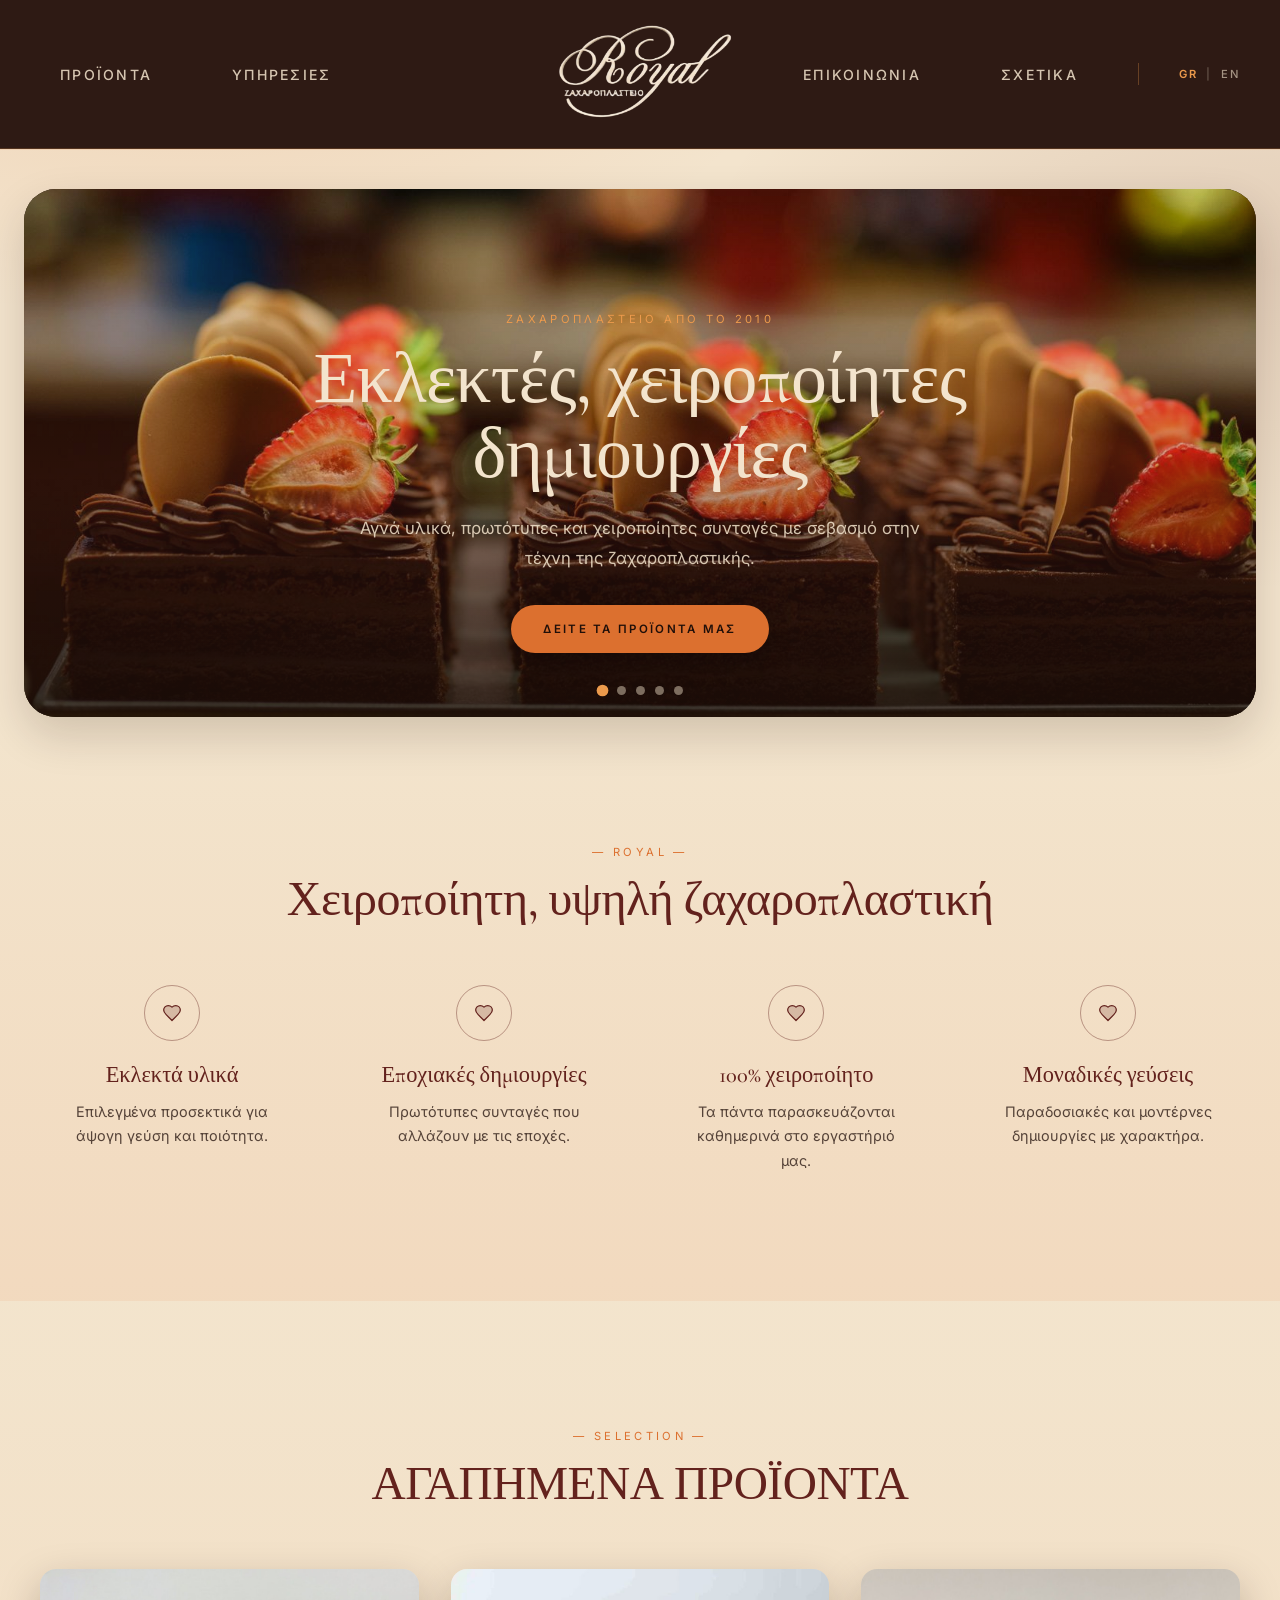
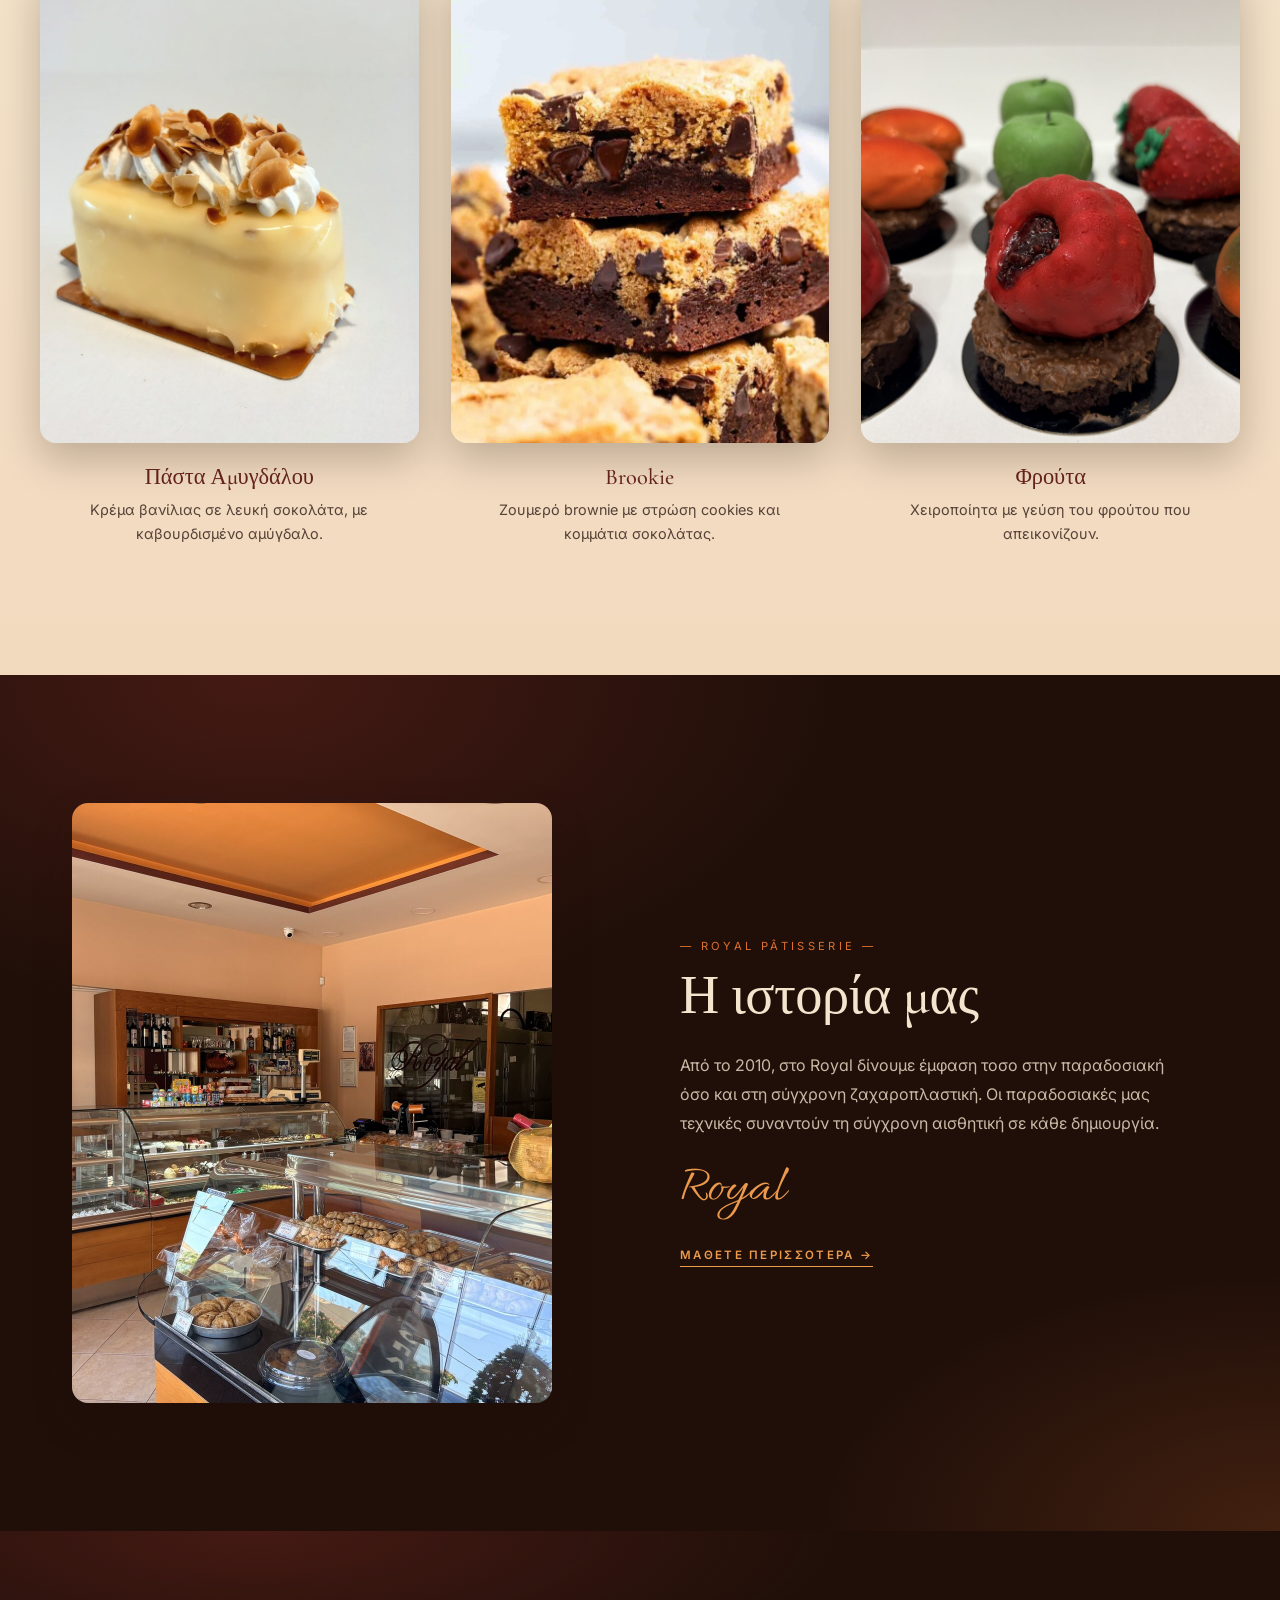
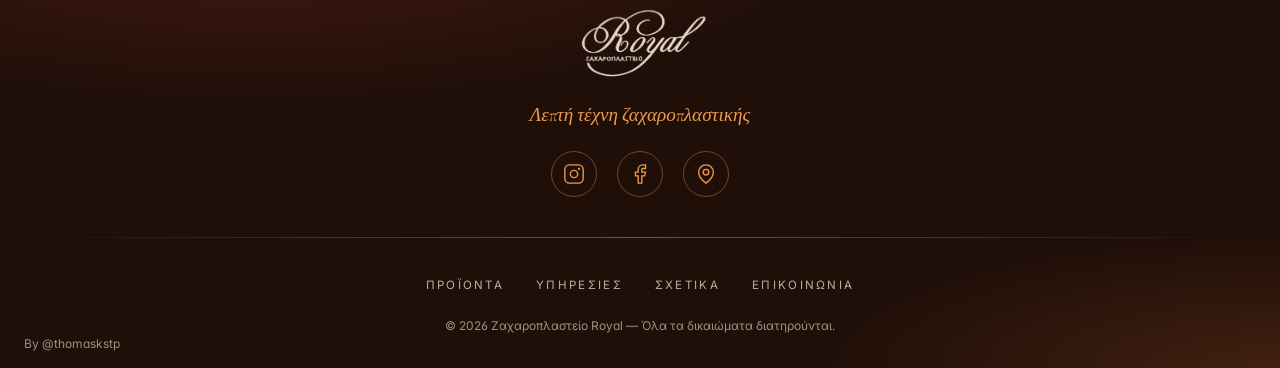
==== commit 23d61eab: "Contact form finished" ====
--- a/index.html
+++ b/index.html
@@ -203,6 +203,9 @@
             <a href="about.html" data-en="About us">ΣΧΕΤΙΚΑ</a>
             <a href="contact.html" data-en="Contact">ΕΠΙΚΟΙΝΩΝΙΑ</a>
         </nav>
+        <div class="footer-credit">
+            <a href="https://github.com/thomaskstp/Zaxaroplasteio-Royal-website" target="_blank" rel="noopener" data-en="By @thomaskstp">By @thomaskstp</a>
+        </div>
         <p class="footer-copy" data-en="© 2026 Royal Pâtisserie — All rights reserved.">© 2026 Ζαχαροπλαστείο Royal — Όλα τα δικαιώματα διατηρούνται.</p>
     </footer>
 
--- a/style.css
+++ b/style.css
@@ -559,6 +559,7 @@
 
 /* ---------- Footer: chocolate band ---------- */
 .footer {
+    position: relative;
     background-color: var(--chocolate);
     background-image:
         radial-gradient(ellipse 70% 60% at 20% 0%, oklch(0.35 0.095 28 / 0.55), transparent 65%),
@@ -651,6 +652,23 @@
 }
 
 .footer-nav a:hover {
+    color: var(--gold);
+}
+
+.footer-credit {
+    position: absolute;
+    left: 24px;
+    bottom: 16px;
+}
+
+.footer-credit a {
+    color: oklch(0.925 0.035 80 / 0.6);
+    font-size: 0.75rem;
+    text-decoration: none;
+    transition: color 0.2s ease;
+}
+
+.footer-credit a:hover {
     color: var(--gold);
 }
 
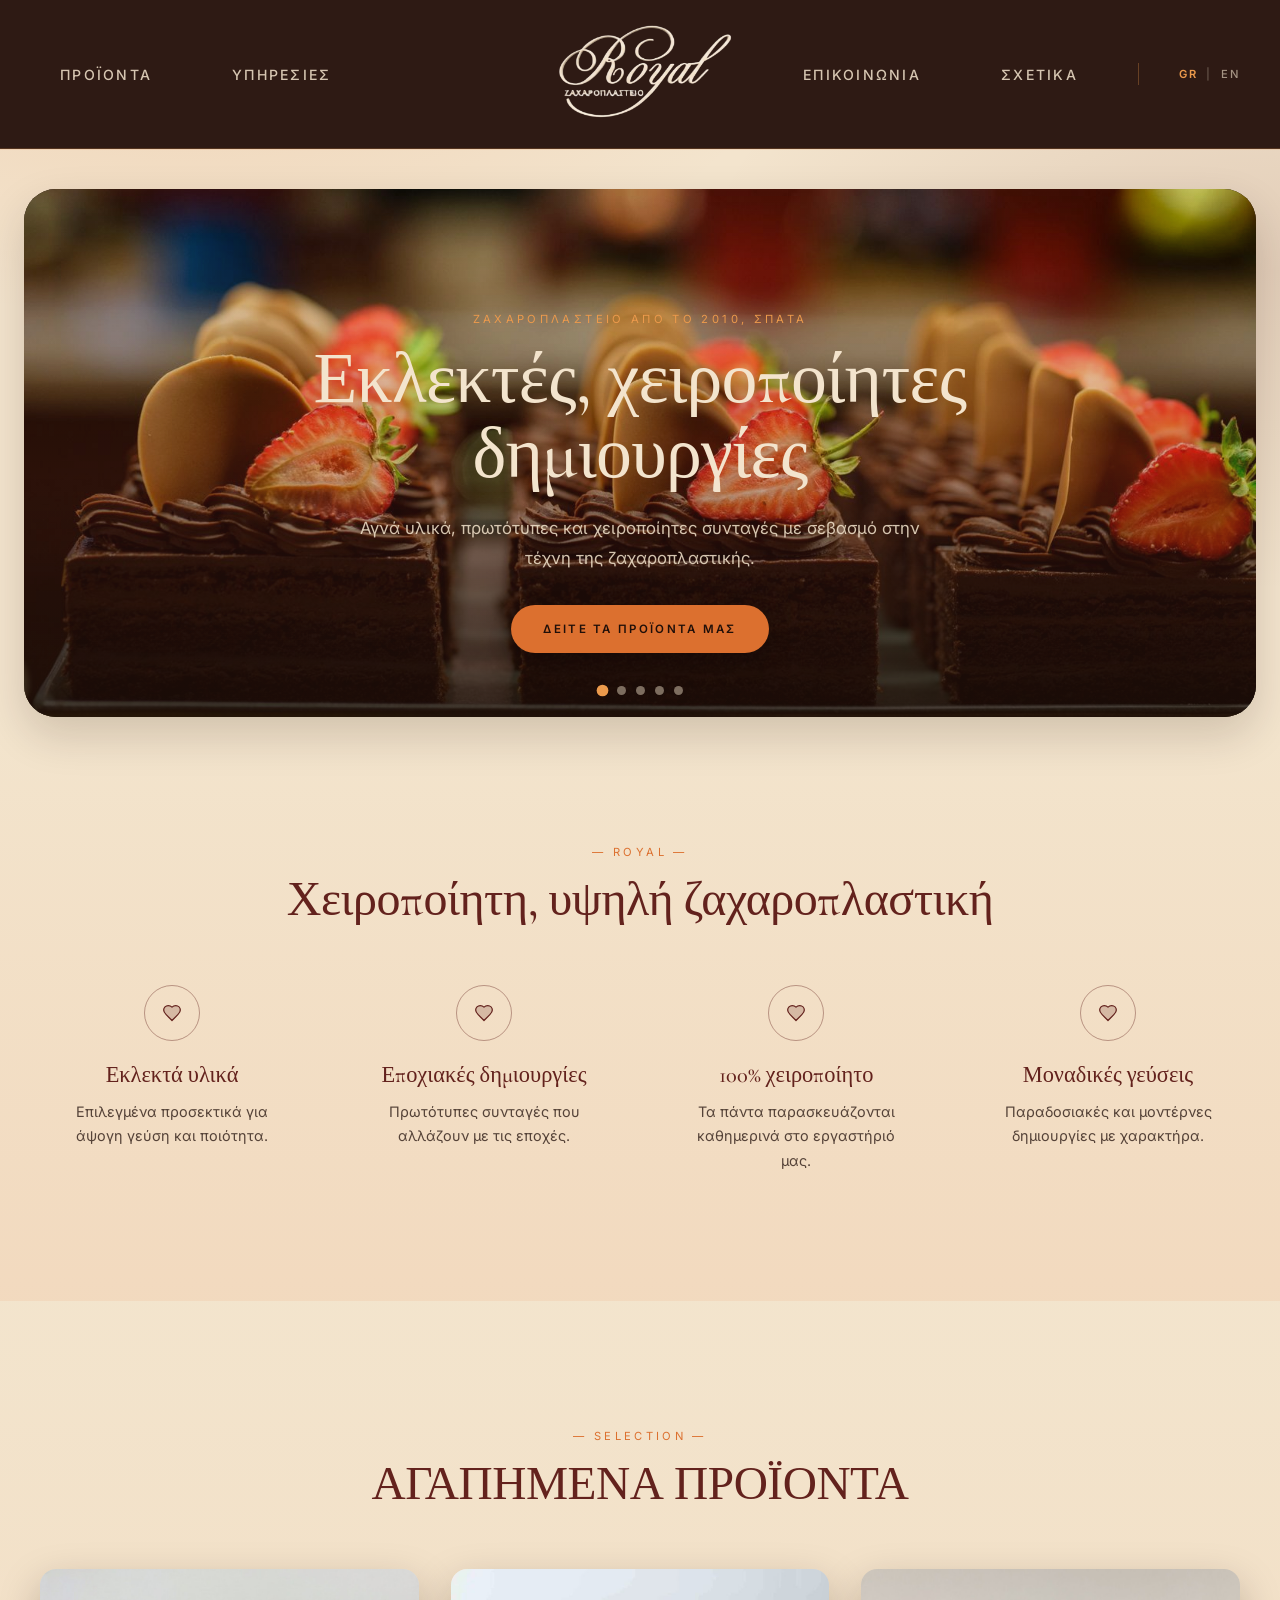
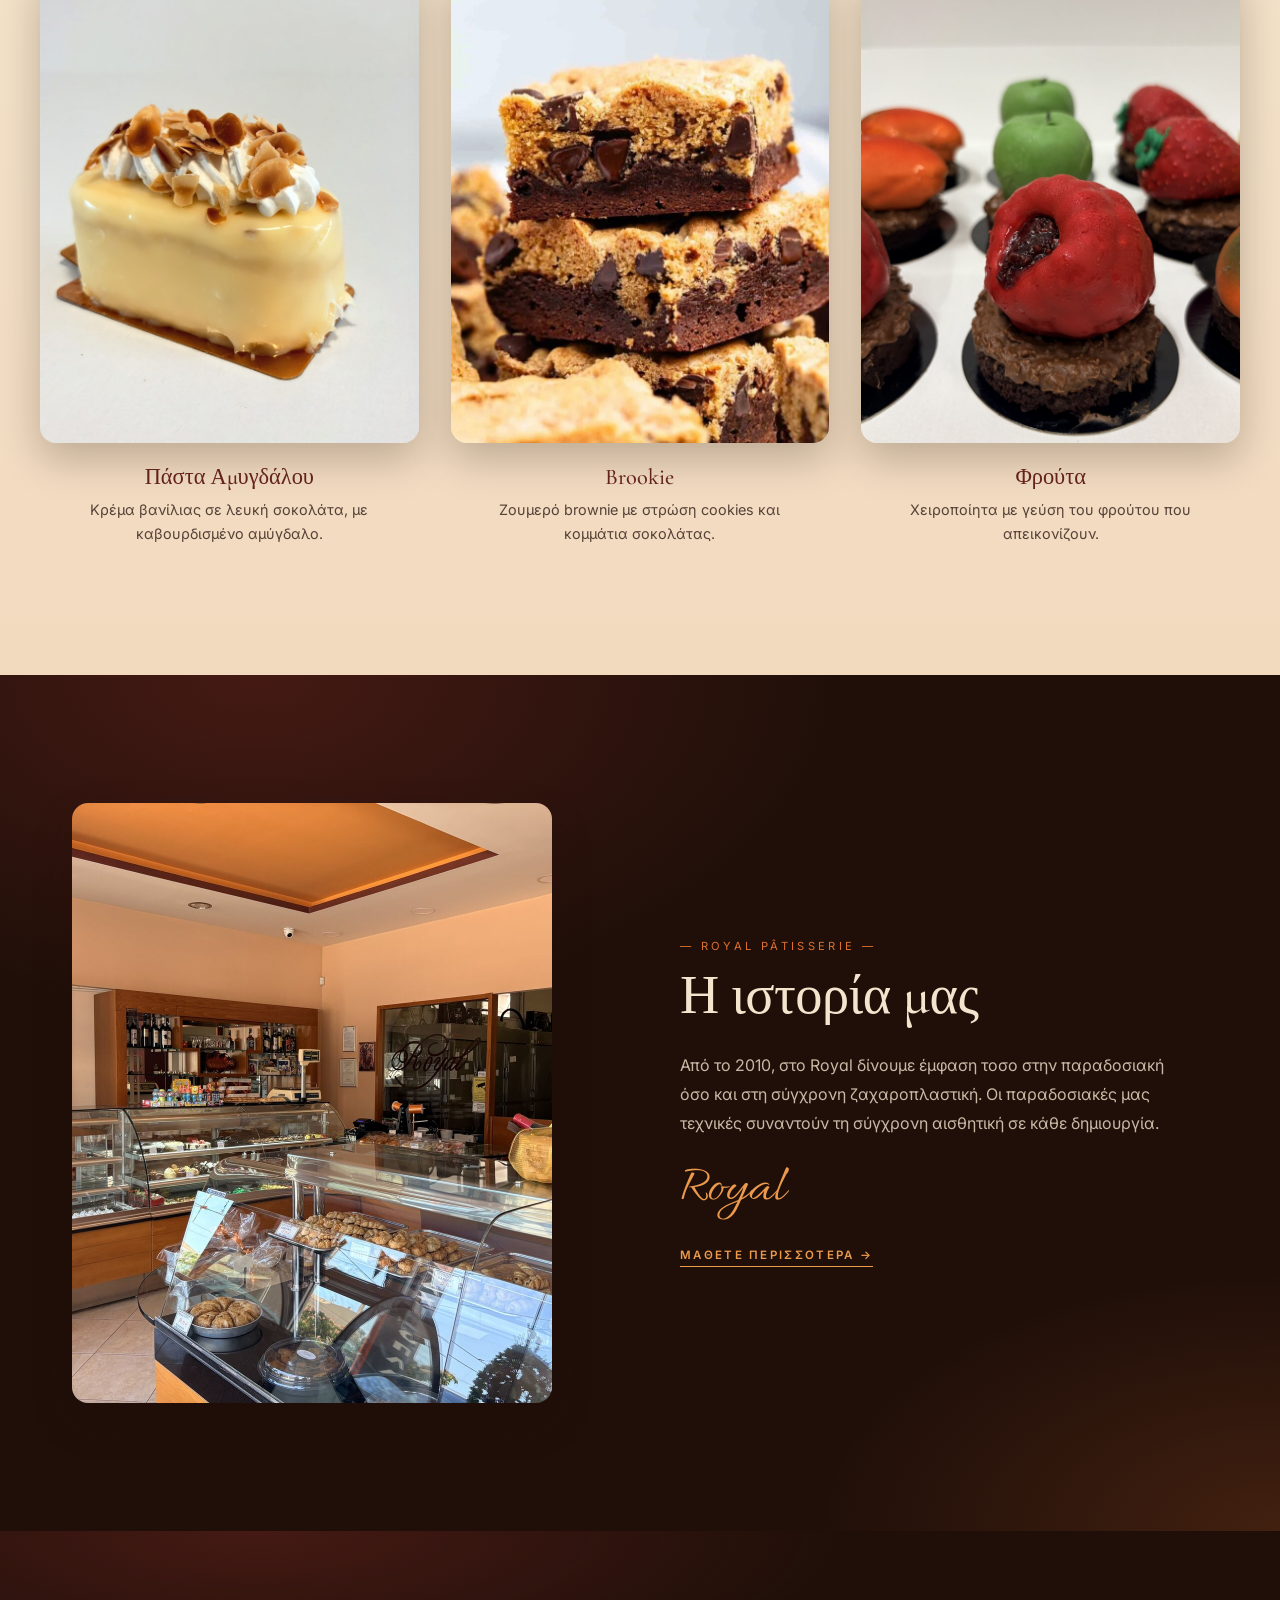
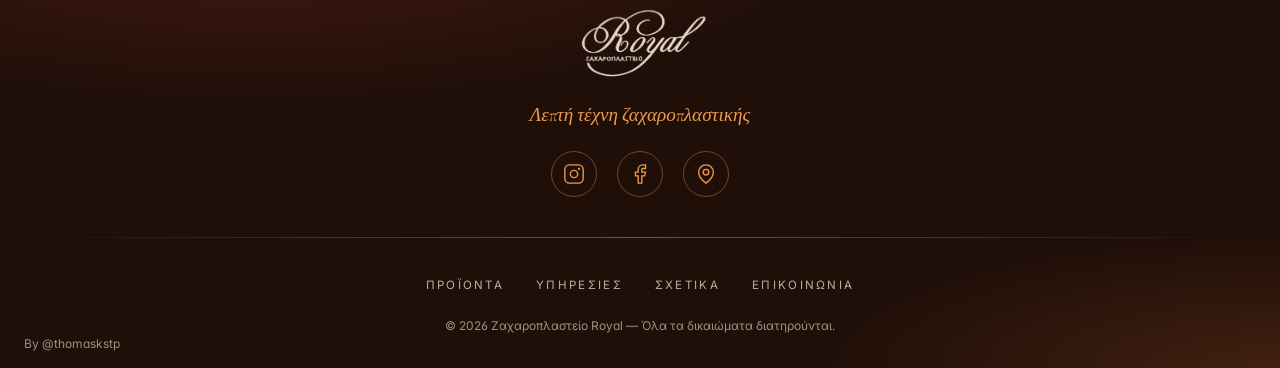
==== commit b510b030: "update favicon" ====
--- a/index.html
+++ b/index.html
@@ -4,7 +4,7 @@
     <meta charset="UTF-8">
     <meta name="viewport" content="width=device-width, initial-scale=1.0">
     <title data-en="Ζαχαροπλαστείο Royal — Fine artisanal pastries">Ζαχαροπλαστείο Royal — Fine artisanal pastries</title>
-    <meta name="description" content="Ζαχαροπλαστείο Royal στη Σπάτα — χειροποίητες τούρτες, παγωτά και γλυκά από το 2010. Αγνά υλικά, παραδοσιακές συνταγές, σύγχρονη αισθητική.">
+    <meta name="description" content="Ζαχαροπλαστείο Royal στα Σπάτα — χειροποίητες τούρτες, παγωτά και γλυκά από το 2010. Αγνά υλικά, παραδοσιακές συνταγές, σύγχρονη αισθητική.">
     <meta property="og:type" content="website">
     <meta property="og:title" content="Ζαχαροπλαστείο Royal — Fine artisanal pastries">
     <meta property="og:description" content="Χειροποίητες τούρτες, παγωτά και γλυκά από το 2010. Αγνά υλικά, παραδοσιακές συνταγές, σύγχρονη αισθητική.">
@@ -13,7 +13,7 @@
     <meta name="twitter:card" content="summary_large_image">
     <link rel="canonical" href="https://zaxaroplasteioroyal.gr/index.html">
     <link rel="stylesheet" href="style.css">
-    <link rel="icon" type="image/png" href="images/favicon_white.png">
+    <link rel="icon" type="image/png" sizes="144x144" href="/favicon.png">
     <link rel="preconnect" href="https://fonts.googleapis.com">
     <link rel="preconnect" href="https://fonts.gstatic.com" crossorigin>
     <link href="https://fonts.googleapis.com/css2?family=Allura&family=Cormorant+Garamond:wght@400;500;600&family=Inter:wght@300;400;500;600&display=swap" rel="stylesheet">
@@ -76,7 +76,7 @@
                 </div>
                 <div class="hero-overlay"></div>
                 <div class="hero-text">
-                    <p class="hero-eyebrow" data-en="Pâtisserie since 2010">Ζαχαροπλαστείο από το 2010</p>
+                    <p class="hero-eyebrow" data-en="Pâtisserie since 2010, Spata">Ζαχαροπλαστείο από το 2010, Σπάτα</p>
                     <h1 class="hero-h1" data-en="Fine, artisanal &amp; gourmet pastries">Εκλεκτές, χειροποίητες δημιουργίες</h1>
                     <p class="hero-sub" data-en="Every dessert crafted with passion, premium ingredients and three generations of know-how.">Αγνά υλικά, πρωτότυπες και χειροποίητες συνταγές με σεβασμό στην τέχνη της ζαχαροπλαστικής.</p>
                     <a href="products.html" class="hero-cta" data-en="Explore our products">ΔΕΙΤΕ ΤΑ ΠΡΟΪΟΝΤΑ ΜΑΣ</a>
--- a/style.css
+++ b/style.css
@@ -1319,6 +1319,16 @@
         padding: 12px 16px;
     }
 
+    /* Tapping a link in the open dropdown should turn it orange right
+       away, not only once :hover kicks in after a long press. Scoped
+       to this mobile breakpoint only, so desktop keeps its existing
+       hover-only look untouched. */
+    .nav-left a:active,
+    .nav-right a:active {
+        background-color: var(--orange-warm);
+        color: var(--chocolate);
+    }
+
     .nav-vdivider {
         display: none;
     }
